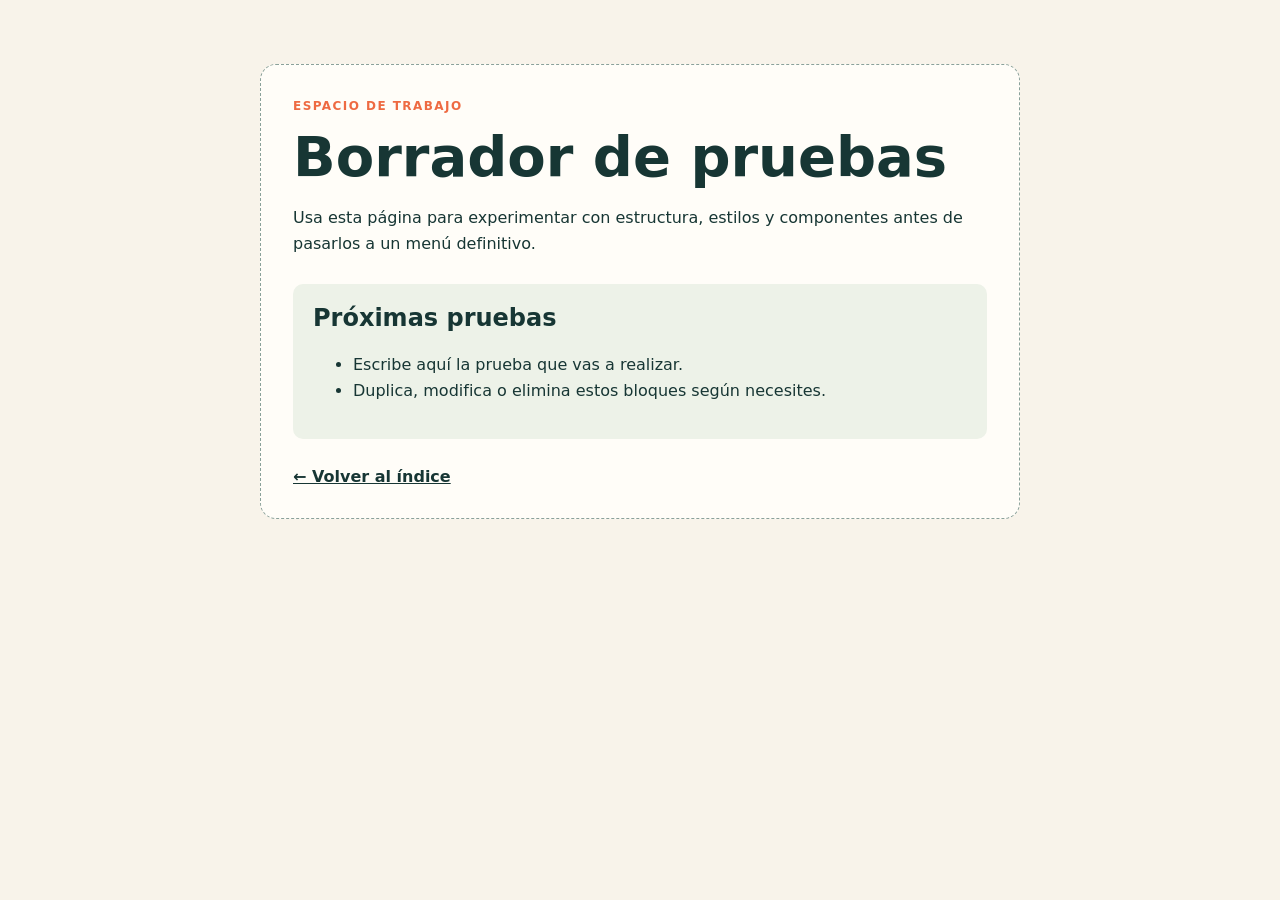
==== apps/borrador/index.html @ 0ab584d3 "Borrador creado y landing limpio" ====
<!doctype html>
<html lang="es-MX">
<head>
  <meta charset="UTF-8">
  <meta name="viewport" content="width=device-width, initial-scale=1.0">
  <meta name="robots" content="noindex, nofollow">
  <title>Borrador de pruebas | Mesa Digital</title>
  <link rel="stylesheet" href="styles.css">
</head>
<body>
  <main>
    <p class="label">ESPACIO DE TRABAJO</p>
    <h1>Borrador de pruebas</h1>
    <p>Usa esta página para experimentar con estructura, estilos y componentes antes de pasarlos a un menú definitivo.</p>
    <section aria-labelledby="pendiente-title">
      <h2 id="pendiente-title">Próximas pruebas</h2>
      <ul>
        <li>Escribe aquí la prueba que vas a realizar.</li>
        <li>Duplica, modifica o elimina estos bloques según necesites.</li>
      </ul>
    </section>
    <a href="../landing/">← Volver al índice</a>
  </main>
</body>
</html>
---- apps/borrador/styles.css ----
:root { color-scheme: light; font-family: system-ui, sans-serif; color: #173634; background: #f8f3ea; }
* { box-sizing: border-box; }
body { margin: 0; }
main { width: min(100% - 40px, 760px); margin: 64px auto; padding: 32px; border: 1px dashed #8aa19a; border-radius: 16px; background: #fffdf8; }
.label { margin: 0 0 8px; color: #ee6a42; font-size: .75rem; font-weight: 700; letter-spacing: .12em; }
h1 { margin: 0; font-size: clamp(2rem, 8vw, 3.5rem); }
p, li { line-height: 1.6; }
section { margin: 28px 0; padding: 20px; border-radius: 10px; background: #edf2e8; }
h2 { margin-top: 0; }
a { color: #173634; font-weight: 700; }
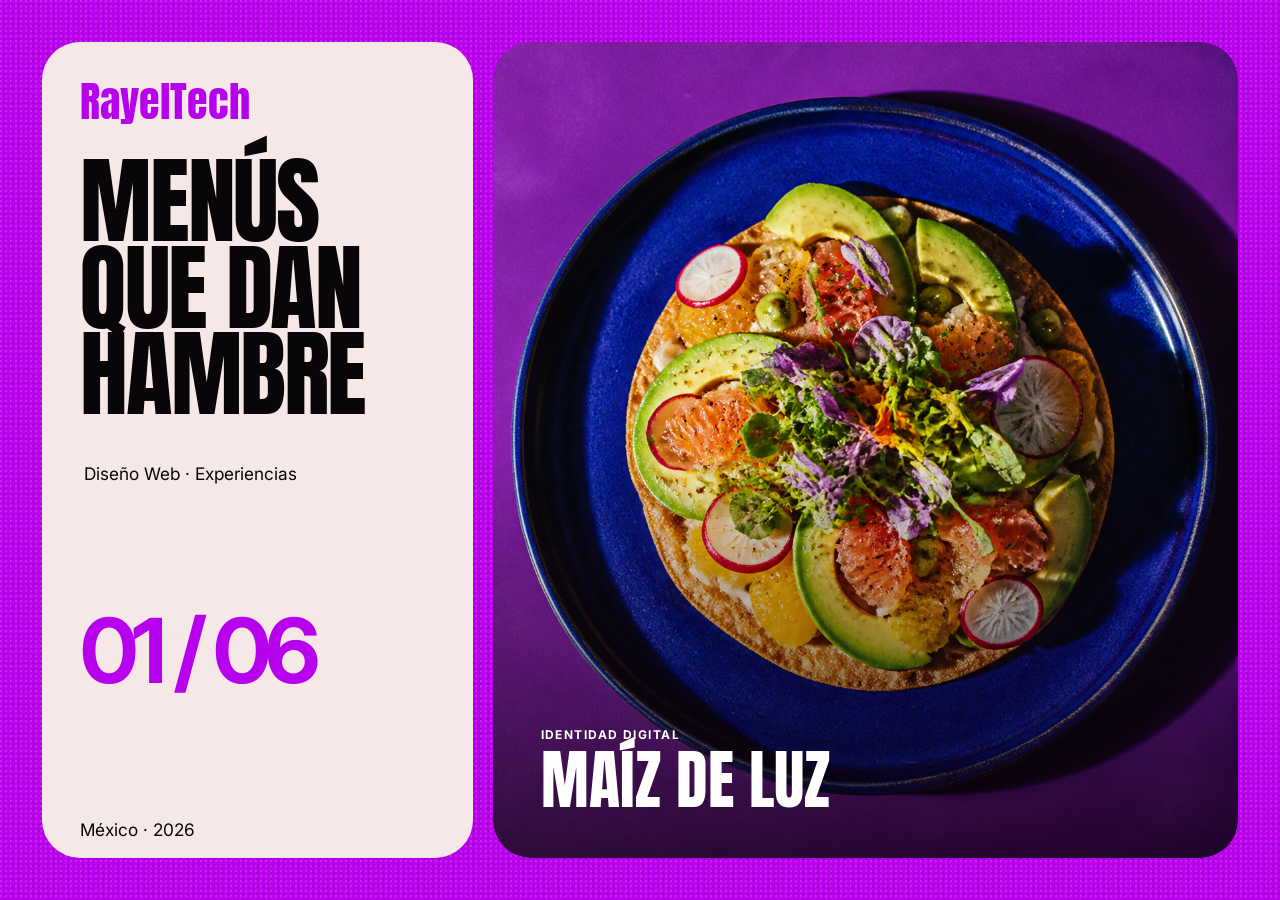
==== commit 6579ef5b: "Estilo nuevopara pagina de pruebas" ====
--- a/apps/borrador/index.html
+++ b/apps/borrador/index.html
@@ -4,22 +4,31 @@
   <meta charset="UTF-8">
   <meta name="viewport" content="width=device-width, initial-scale=1.0">
   <meta name="robots" content="noindex, nofollow">
-  <title>Borrador de pruebas | Mesa Digital</title>
+  <meta name="description" content="Portafolio experimental de experiencias digitales para restaurantes.">
+  <title>RayelTech — Menús que dan hambre</title>
+  <link rel="preconnect" href="https://fonts.googleapis.com">
+  <link rel="preconnect" href="https://fonts.gstatic.com" crossorigin>
+  <link href="https://fonts.googleapis.com/css2?family=Anton&family=Inter:wght@400;600;700&display=swap" rel="stylesheet">
   <link rel="stylesheet" href="styles.css">
+  <script src="script.js" defer></script>
 </head>
 <body>
-  <main>
-    <p class="label">ESPACIO DE TRABAJO</p>
-    <h1>Borrador de pruebas</h1>
-    <p>Usa esta página para experimentar con estructura, estilos y componentes antes de pasarlos a un menú definitivo.</p>
-    <section aria-labelledby="pendiente-title">
-      <h2 id="pendiente-title">Próximas pruebas</h2>
-      <ul>
-        <li>Escribe aquí la prueba que vas a realizar.</li>
-        <li>Duplica, modifica o elimina estos bloques según necesites.</li>
-      </ul>
+  <main class="portfolio-shell">
+    <aside class="intro-panel" aria-label="Presentación de RayelTech">
+      <a class="brand" href="../landing/" aria-label="RayelTech, volver al inicio">RayelTech</a>
+      <h1>Menús<br>que dan<br>hambre</h1>
+      <p class="discipline">Diseño Web · Experiencias</p>
+      <p class="counter" aria-live="polite"><span id="current-card">01</span><span aria-hidden="true"> / </span><span class="sr-only">de</span><span>06</span></p>
+      <p class="location">México · 2026</p>
+    </aside>
+    <section class="work-feed" id="work-feed" aria-label="Selección de proyectos" tabindex="0">
+      <article class="project-card is-active" data-index="1"><img src="assets/tostada-editorial.png" alt="Tostada contemporánea servida sobre un plato azul"><div class="project-copy"><p>Identidad digital</p><h2>Maíz de luz</h2></div></article>
+      <article class="project-card" data-index="2"><img src="assets/ravioli-editorial.png" alt="Ravioles de betabel sobre plato rojo"><div class="project-copy"><p>Menú inmersivo</p><h2>Rojo vivo</h2></div></article>
+      <article class="project-card" data-index="3"><img src="assets/sesamo-editorial.png" alt="Postre de sésamo negro y mango"><div class="project-copy"><p>Dirección de arte</p><h2>Noche mango</h2></div></article>
+      <article class="project-card" data-index="4"><img src="assets/pulpo-editorial.png" alt="Pulpo asado con cítricos y hierbas"><div class="project-copy"><p>Experiencia editorial</p><h2>Mar eléctrico</h2></div></article>
+      <article class="project-card" data-index="5"><img src="assets/pastel-editorial.png" alt="Pastel de chocolate y frambuesa"><div class="project-copy"><p>Carta de postres</p><h2>Rosa cacao</h2></div></article>
+      <article class="project-card" data-index="6"><img src="assets/mezcal-editorial.png" alt="Cóctel de mezcal e hibisco con hielo"><div class="project-copy"><p>Menú de autor</p><h2>Turquesa</h2></div></article>
     </section>
-    <a href="../landing/">← Volver al índice</a>
   </main>
 </body>
 </html>
--- a/apps/borrador/styles.css
+++ b/apps/borrador/styles.css
@@ -1,10 +1,257 @@
-:root { color-scheme: light; font-family: system-ui, sans-serif; color: #173634; background: #f8f3ea; }
-* { box-sizing: border-box; }
-body { margin: 0; }
-main { width: min(100% - 40px, 760px); margin: 64px auto; padding: 32px; border: 1px dashed #8aa19a; border-radius: 16px; background: #fffdf8; }
-.label { margin: 0 0 8px; color: #ee6a42; font-size: .75rem; font-weight: 700; letter-spacing: .12em; }
-h1 { margin: 0; font-size: clamp(2rem, 8vw, 3.5rem); }
-p, li { line-height: 1.6; }
-section { margin: 28px 0; padding: 20px; border-radius: 10px; background: #edf2e8; }
-h2 { margin-top: 0; }
-a { color: #173634; font-weight: 700; }
+:root {
+  color-scheme: light;
+  font-family: "Inter", Arial, sans-serif;
+  color: #090609;
+  background: #be00f4;
+  --purple: #b700ed;
+  --cream: #f5e8e6;
+}
+
+* {
+  box-sizing: border-box;
+}
+
+html, body {
+  margin: 0;
+  height: 100%;
+  overflow: hidden;
+}
+
+body {
+  background-color: #ba00ed;
+  background-image: radial-gradient(circle at 15% 25%, rgba(255, 255, 255, .16) 0 1px, transparent 1.5px), radial-gradient(circle at 73% 68%, rgba(55, 0, 91, .2) 0 1px, transparent 1.7px);
+  background-size: 5px 5px, 7px 7px;
+}
+
+.portfolio-shell {
+  display: grid;
+  grid-template-columns: minmax(330px, 36%) minmax(0, 1fr);
+  gap: 20px;
+  height: 100dvh;
+  padding: clamp(16px, 3.4vw, 42px);
+}
+
+.intro-panel {
+  display: flex;
+  flex-direction: column;
+  min-height: 0;
+  padding: clamp(28px, 3vw, 38px) clamp(30px, 3vw, 42px) 18px;
+  border-radius: 38px;
+  background: var(--cream);
+}
+
+.brand {
+  align-self: flex-start;
+  color: var(--purple);
+  font-family: "Anton", Impact, sans-serif;
+  font-size: clamp(1.8rem, 3.4vw, 2.65rem);
+  line-height: 1;
+  text-decoration: none;
+}
+
+h1 {
+  margin: clamp(26px, 4vh, 42px) 0 0;
+  font-family: "Anton", Impact, sans-serif;
+  font-size: clamp(4rem, 7.5vw, 7.1rem);
+  font-weight: 400;
+  line-height: .9;
+  letter-spacing: -.025em;
+  text-transform: uppercase;
+}
+
+.discipline {
+  margin: clamp(34px, 5vh, 52px) 4px 0;
+  font-size: clamp(.95rem, 1.35vw, 1.18rem);
+}
+
+.counter {
+  margin: auto 0;
+  color: var(--purple);
+  font-size: clamp(4.2rem, 7vw, 7.1rem);
+  font-weight: 700;
+  letter-spacing: -.07em;
+  line-height: 1;
+  white-space: nowrap;
+}
+
+.location {
+  margin: 0;
+  font-size: clamp(.95rem, 1.35vw, 1.12rem);
+}
+
+.work-feed {
+  height: 100%;
+  min-height: 0;
+  overflow-y: auto;
+  overscroll-behavior: contain;
+  scroll-snap-type: y mandatory;
+  scrollbar-width: none;
+  border-radius: 38px;
+  outline: none;
+}
+
+.work-feed::-webkit-scrollbar {
+  display: none;
+}
+
+.project-card {
+  position: relative;
+  height: 100%;
+  min-height: 100%;
+  overflow: hidden;
+  border-radius: 38px;
+  scroll-snap-align: start;
+  scroll-snap-stop: always;
+  background: #a800da;
+}
+
+.project-card+.project-card {
+  margin-top: 20px;
+}
+
+.project-card img {
+  width: 100%;
+  height: 100%;
+  display: block;
+  object-fit: cover;
+  transform: scale(1.015);
+  transition: transform .8s cubic-bezier(.2, .7, .2, 1);
+}
+
+.project-card.is-active img {
+  transform: scale(1);
+}
+
+.project-card::after {
+  content: "";
+  position: absolute;
+  inset: 50% 0 0;
+  background: linear-gradient(transparent, rgba(12, 0, 14, .72));
+  pointer-events: none;
+}
+
+.project-copy {
+  position: absolute;
+  z-index: 1;
+  left: clamp(24px, 4vw, 48px);
+  right: 28px;
+  bottom: clamp(24px, 4vw, 46px);
+  color: #fff;
+}
+
+.project-copy p {
+  margin: 0 0 6px;
+  font-size: .75rem;
+  font-weight: 700;
+  letter-spacing: .12em;
+  text-transform: uppercase;
+}
+
+.project-copy h2 {
+  margin: 0;
+  font-family: "Anton", Impact, sans-serif;
+  font-size: clamp(2.8rem, 5vw, 5rem);
+  font-weight: 400;
+  line-height: 1;
+  text-transform: uppercase;
+}
+
+.sr-only {
+  position: absolute;
+  width: 1px;
+  height: 1px;
+  padding: 0;
+  margin: -1px;
+  overflow: hidden;
+  clip: rect(0, 0, 0, 0);
+  white-space: nowrap;
+  border: 0;
+}
+
+@media (max-width: 720px) {
+  html, body {
+    overflow: hidden;
+  }
+
+  .portfolio-shell {
+    display: grid;
+    grid-template-columns: minmax(0, 1fr);
+    grid-template-rows: auto minmax(0, 1fr);
+    gap: 12px;
+    height: 100dvh;
+    min-height: 0;
+    padding: 12px;
+  }
+
+  .intro-panel {
+    position: relative;
+    z-index: 5;
+    display: grid;
+    grid-template-columns: 1fr auto;
+    align-items: end;
+    gap: 6px 14px;
+    min-height: 0;
+    padding: 18px 20px;
+    border-radius: 26px;
+    box-shadow: 0 10px 34px rgba(63, 0, 83, .18);
+  }
+
+  .brand {
+    grid-column: 1;
+    font-size: 1.7rem;
+  }
+
+  h1 {
+    grid-column: 1;
+    margin: 8px 0 0;
+    font-size: clamp(2.55rem, 12.5vw, 4rem);
+    line-height: .88;
+  }
+
+  .discipline, .location {
+    display: none;
+  }
+
+  .counter {
+    grid-column: 2;
+    grid-row: 1 / span 2;
+    align-self: end;
+    margin: 0;
+    padding-bottom: 2px;
+    font-size: clamp(2rem, 10vw, 3.2rem);
+  }
+
+  .work-feed {
+    height: 100%;
+    min-height: 0;
+    margin-top: 0;
+    border-radius: 26px;
+  }
+
+  .project-card {
+    border-radius: 26px;
+  }
+
+  .project-card+.project-card {
+    margin-top: 12px;
+  }
+
+  .project-copy {
+    left: 22px;
+    bottom: 24px;
+  }
+
+  .project-copy h2 {
+    font-size: clamp(2.8rem, 14vw, 4.25rem);
+  }
+}
+
+@media (prefers-reduced-motion: reduce) {
+  .project-card img {
+    transition: none;
+  }
+
+  .work-feed {
+    scroll-behavior: auto;
+  }
+}
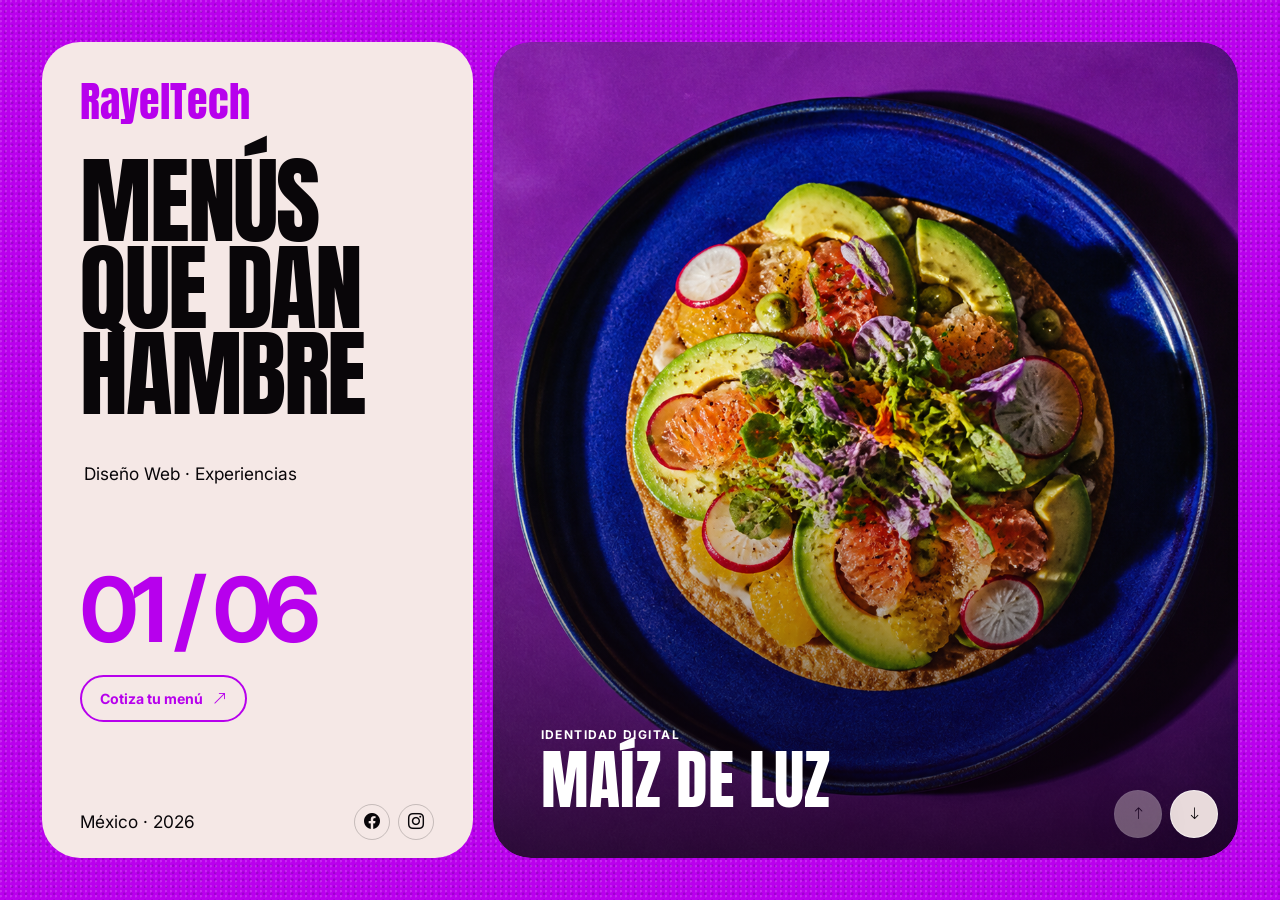
==== commit cb73ddc7: "Mejoras en el UI para la nevagacion" ====
--- a/apps/borrador/index.html
+++ b/apps/borrador/index.html
@@ -9,6 +9,7 @@
   <link rel="preconnect" href="https://fonts.googleapis.com">
   <link rel="preconnect" href="https://fonts.gstatic.com" crossorigin>
   <link href="https://fonts.googleapis.com/css2?family=Anton&family=Inter:wght@400;600;700&display=swap" rel="stylesheet">
+  <link rel="stylesheet" href="https://cdn.jsdelivr.net/npm/bootstrap-icons@1.11.3/font/bootstrap-icons.min.css">
   <link rel="stylesheet" href="styles.css">
   <script src="script.js" defer></script>
 </head>
@@ -18,17 +19,31 @@
       <a class="brand" href="../landing/" aria-label="RayelTech, volver al inicio">RayelTech</a>
       <h1>Menús<br>que dan<br>hambre</h1>
       <p class="discipline">Diseño Web · Experiencias</p>
-      <p class="counter" aria-live="polite"><span id="current-card">01</span><span aria-hidden="true"> / </span><span class="sr-only">de</span><span>06</span></p>
-      <p class="location">México · 2026</p>
+      <div class="counter-block">
+        <p class="counter" aria-live="polite"><span id="current-card">01</span><span aria-hidden="true"> / </span><span class="sr-only">de</span><span>06</span></p>
+        <a class="quote-button" href="../landing/">Cotiza tu menú <i class="bi bi-arrow-up-right" aria-hidden="true"></i></a>
+      </div>
+      <footer class="intro-footer">
+        <p class="location">México · 2026</p>
+        <nav class="social-links" aria-label="Redes sociales">
+          <a href="https://www.facebook.com/" target="_blank" rel="noopener noreferrer" aria-label="Facebook"><i class="bi bi-facebook" aria-hidden="true"></i></a>
+          <a href="https://www.instagram.com/" target="_blank" rel="noopener noreferrer" aria-label="Instagram"><i class="bi bi-instagram" aria-hidden="true"></i></a>
+        </nav>
+      </footer>
     </aside>
     <section class="work-feed" id="work-feed" aria-label="Selección de proyectos" tabindex="0">
-      <article class="project-card is-active" data-index="1"><img src="assets/tostada-editorial.png" alt="Tostada contemporánea servida sobre un plato azul"><div class="project-copy"><p>Identidad digital</p><h2>Maíz de luz</h2></div></article>
-      <article class="project-card" data-index="2"><img src="assets/ravioli-editorial.png" alt="Ravioles de betabel sobre plato rojo"><div class="project-copy"><p>Menú inmersivo</p><h2>Rojo vivo</h2></div></article>
-      <article class="project-card" data-index="3"><img src="assets/sesamo-editorial.png" alt="Postre de sésamo negro y mango"><div class="project-copy"><p>Dirección de arte</p><h2>Noche mango</h2></div></article>
-      <article class="project-card" data-index="4"><img src="assets/pulpo-editorial.png" alt="Pulpo asado con cítricos y hierbas"><div class="project-copy"><p>Experiencia editorial</p><h2>Mar eléctrico</h2></div></article>
-      <article class="project-card" data-index="5"><img src="assets/pastel-editorial.png" alt="Pastel de chocolate y frambuesa"><div class="project-copy"><p>Carta de postres</p><h2>Rosa cacao</h2></div></article>
-      <article class="project-card" data-index="6"><img src="assets/mezcal-editorial.png" alt="Cóctel de mezcal e hibisco con hielo"><div class="project-copy"><p>Menú de autor</p><h2>Turquesa</h2></div></article>
+      <a class="project-card is-active" data-index="1" href="../landing/"><img src="assets/tostada-editorial.png" alt="Tostada contemporánea servida sobre un plato azul"><div class="project-copy"><p>Identidad digital</p><h2>Maíz de luz</h2></div></a>
+      <a class="project-card" data-index="2" href="../landing/"><img src="assets/ravioli-editorial.png" alt="Ravioles de betabel sobre plato rojo"><div class="project-copy"><p>Menú inmersivo</p><h2>Rojo vivo</h2></div></a>
+      <a class="project-card" data-index="3" href="../landing/"><img src="assets/sesamo-editorial.png" alt="Postre de sésamo negro y mango"><div class="project-copy"><p>Dirección de arte</p><h2>Noche mango</h2></div></a>
+      <a class="project-card" data-index="4" href="../landing/"><img src="assets/pulpo-editorial.png" alt="Pulpo asado con cítricos y hierbas"><div class="project-copy"><p>Experiencia editorial</p><h2>Mar eléctrico</h2></div></a>
+      <a class="project-card" data-index="5" href="../landing/"><img src="assets/pastel-editorial.png" alt="Pastel de chocolate y frambuesa"><div class="project-copy"><p>Carta de postres</p><h2>Rosa cacao</h2></div></a>
+      <a class="project-card" data-index="6" href="../landing/"><img src="assets/mezcal-editorial.png" alt="Cóctel de mezcal e hibisco con hielo"><div class="project-copy"><p>Menú de autor</p><h2>Turquesa</h2></div></a>
     </section>
+    <div class="feed-controls" aria-label="Navegar por proyectos">
+      <button class="feed-control" id="previous-card" type="button" aria-label="Proyecto anterior"><i class="bi bi-arrow-up" aria-hidden="true"></i></button>
+      <button class="feed-control" id="next-card" type="button" aria-label="Proyecto siguiente"><i class="bi bi-arrow-down" aria-hidden="true"></i></button>
+    </div>
+    <span class="cursor-message" id="cursor-message" aria-hidden="true">Conoce más <i class="bi bi-arrow-up-right"></i></span>
   </main>
 </body>
 </html>
--- a/apps/borrador/styles.css
+++ b/apps/borrador/styles.css
@@ -24,6 +24,7 @@
 }
 
 .portfolio-shell {
+  position: relative;
   display: grid;
   grid-template-columns: minmax(330px, 36%) minmax(0, 1fr);
   gap: 20px;
@@ -64,8 +65,12 @@
   font-size: clamp(.95rem, 1.35vw, 1.18rem);
 }
 
+.counter-block {
+  margin: auto 0;
+}
+
 .counter {
-  margin: auto 0;
+  margin: 0;
   color: var(--purple);
   font-size: clamp(4.2rem, 7vw, 7.1rem);
   font-weight: 700;
@@ -73,6 +78,42 @@
   line-height: 1;
   white-space: nowrap;
 }
+
+.quote-button {
+  display: inline-flex;
+  align-items: center;
+  gap: 10px;
+  margin-top: 20px;
+  padding: 13px 18px;
+  border: 2px solid var(--purple);
+  border-radius: 999px;
+  color: var(--purple);
+  font-size: .88rem;
+  font-weight: 700;
+  text-decoration: none;
+  transition: color .2s ease, background-color .2s ease, transform .2s ease;
+}
+
+.quote-button:hover, .quote-button:focus-visible {
+  color: #fff;
+  background: var(--purple);
+  transform: translateY(-2px);
+}
+
+.intro-footer { display: flex; align-items: center; justify-content: space-between; gap: 18px; }
+.social-links { display: flex; gap: 8px; }
+.social-links a {
+  display: grid;
+  width: 36px;
+  height: 36px;
+  place-items: center;
+  border: 1px solid rgba(9, 6, 9, .2);
+  border-radius: 50%;
+  color: var(--ink, #090609);
+  text-decoration: none;
+  transition: color .2s ease, background-color .2s ease, border-color .2s ease;
+}
+.social-links a:hover, .social-links a:focus-visible { color: #fff; border-color: var(--purple); background: var(--purple); }
 
 .location {
   margin: 0;
@@ -95,6 +136,7 @@
 }
 
 .project-card {
+  display: block;
   position: relative;
   height: 100%;
   min-height: 100%;
@@ -103,7 +145,56 @@
   scroll-snap-align: start;
   scroll-snap-stop: always;
   background: #a800da;
-}
+  color: inherit;
+  cursor: pointer;
+  text-decoration: none;
+}
+
+.feed-controls {
+  position: absolute;
+  z-index: 4;
+  right: calc(clamp(16px, 3.4vw, 42px) + 20px);
+  bottom: calc(clamp(16px, 3.4vw, 42px) + 20px);
+  display: flex;
+  gap: 8px;
+}
+
+.feed-control {
+  display: grid;
+  width: 48px;
+  height: 48px;
+  place-items: center;
+  border: 1px solid rgba(255, 255, 255, .6);
+  border-radius: 50%;
+  color: #090609;
+  background: rgba(245, 232, 230, .94);
+  box-shadow: 0 8px 24px rgba(20, 0, 28, .22);
+  cursor: pointer;
+  transition: transform .2s ease, background-color .2s ease, opacity .2s ease;
+}
+.feed-control:hover, .feed-control:focus-visible { background: #fff; transform: translateY(-2px); }
+.feed-control:disabled { opacity: .38; cursor: not-allowed; transform: none; }
+
+.cursor-message {
+  position: fixed;
+  z-index: 10;
+  left: 0;
+  top: 0;
+  display: inline-flex;
+  align-items: center;
+  gap: 7px;
+  padding: 10px 14px;
+  border-radius: 999px;
+  color: #fff;
+  background: #090609;
+  font-size: .76rem;
+  font-weight: 700;
+  pointer-events: none;
+  opacity: 0;
+  transform: translate(18px, 18px) scale(.9);
+  transition: opacity .15s ease, transform .15s ease;
+}
+.cursor-message.is-visible { opacity: 1; transform: translate(18px, 18px) scale(1); }
 
 .project-card+.project-card {
   margin-top: 20px;
@@ -213,13 +304,15 @@
   }
 
   .counter {
-    grid-column: 2;
-    grid-row: 1 / span 2;
-    align-self: end;
     margin: 0;
-    padding-bottom: 2px;
     font-size: clamp(2rem, 10vw, 3.2rem);
   }
+
+  .counter-block { grid-column: 2; grid-row: 1 / span 2; align-self: end; margin: 0; text-align: right; }
+  .quote-button { margin-top: 8px; padding: 8px 11px; font-size: .68rem; }
+  .intro-footer { grid-column: 1 / -1; margin-top: 6px; }
+  .location { display: block; font-size: .75rem; }
+  .social-links a { width: 30px; height: 30px; font-size: .8rem; }
 
   .work-feed {
     height: 100%;
@@ -244,6 +337,10 @@
   .project-copy h2 {
     font-size: clamp(2.8rem, 14vw, 4.25rem);
   }
+
+  .feed-controls { right: 24px; bottom: 24px; }
+  .feed-control { width: 44px; height: 44px; }
+  .cursor-message { display: none; }
 }
 
 @media (prefers-reduced-motion: reduce) {
@@ -254,4 +351,4 @@
   .work-feed {
     scroll-behavior: auto;
   }
-}+}
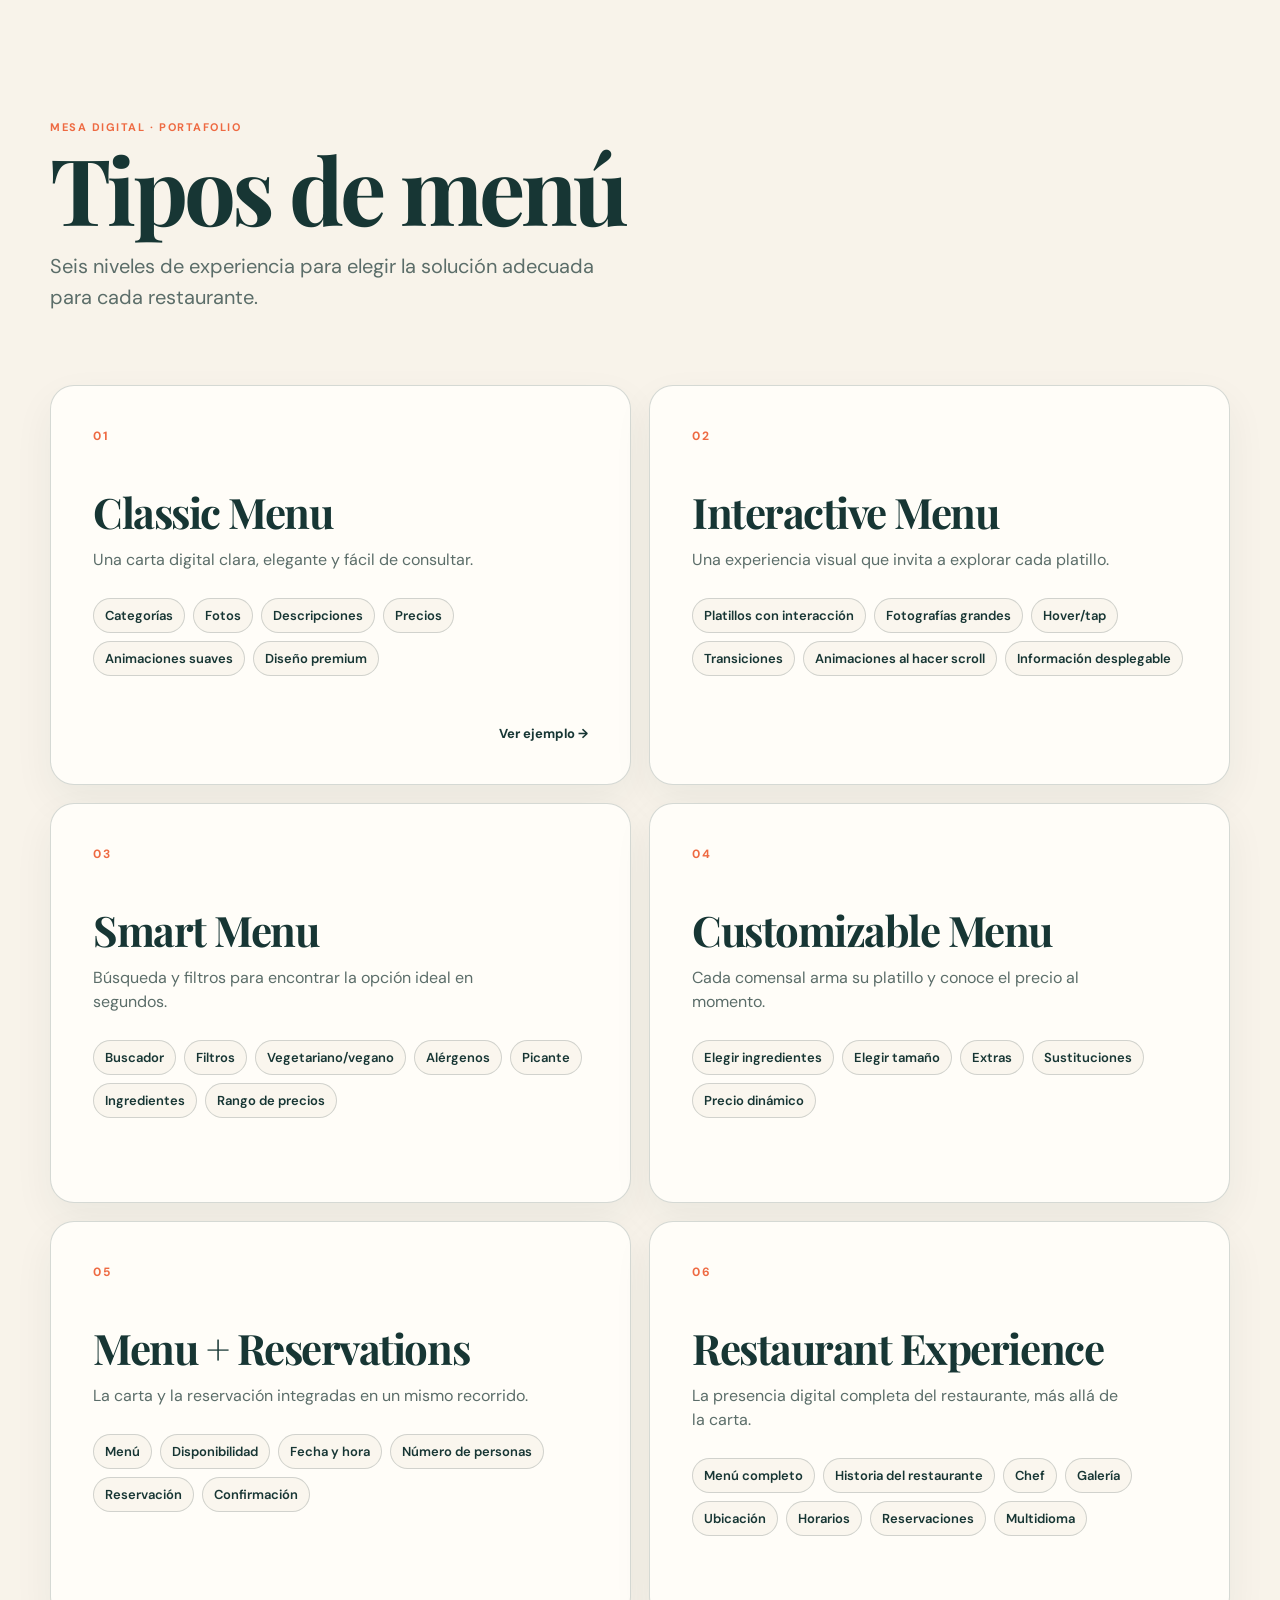
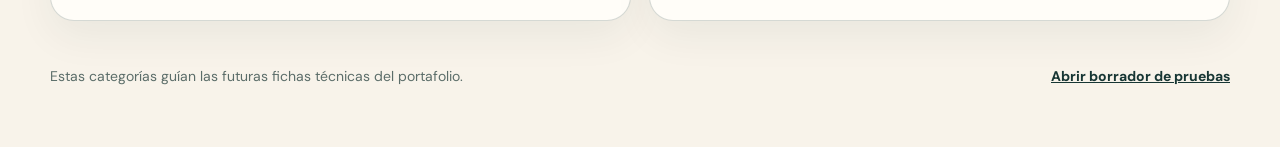
==== commit a4342e9f: "Landing y menu clasico" ====
--- a/apps/borrador/index.html
+++ b/apps/borrador/index.html
@@ -4,46 +4,65 @@
   <meta charset="UTF-8">
   <meta name="viewport" content="width=device-width, initial-scale=1.0">
   <meta name="robots" content="noindex, nofollow">
-  <meta name="description" content="Portafolio experimental de experiencias digitales para restaurantes.">
-  <title>RayelTech — Menús que dan hambre</title>
+  <meta name="description" content="Seis soluciones de menús digitales para restaurantes: desde cartas clásicas hasta experiencias completas con reservaciones.">
+  <title>Tipos de menús digitales | Mesa Digital</title>
   <link rel="preconnect" href="https://fonts.googleapis.com">
   <link rel="preconnect" href="https://fonts.gstatic.com" crossorigin>
-  <link href="https://fonts.googleapis.com/css2?family=Anton&family=Inter:wght@400;600;700&display=swap" rel="stylesheet">
-  <link rel="stylesheet" href="https://cdn.jsdelivr.net/npm/bootstrap-icons@1.11.3/font/bootstrap-icons.min.css">
+  <link href="https://fonts.googleapis.com/css2?family=DM+Sans:wght@400;500;600;700&family=Playfair+Display:wght@600;700&display=swap" rel="stylesheet">
   <link rel="stylesheet" href="styles.css">
-  <script src="script.js" defer></script>
 </head>
 <body>
-  <main class="portfolio-shell">
-    <aside class="intro-panel" aria-label="Presentación de RayelTech">
-      <a class="brand" href="../landing/" aria-label="RayelTech, volver al inicio">RayelTech</a>
-      <h1>Menús<br>que dan<br>hambre</h1>
-      <p class="discipline">Diseño Web · Experiencias</p>
-      <div class="counter-block">
-        <p class="counter" aria-live="polite"><span id="current-card">01</span><span aria-hidden="true"> / </span><span class="sr-only">de</span><span>06</span></p>
-        <a class="quote-button" href="../landing/">Cotiza tu menú <i class="bi bi-arrow-up-right" aria-hidden="true"></i></a>
-      </div>
-      <footer class="intro-footer">
-        <p class="location">México · 2026</p>
-        <nav class="social-links" aria-label="Redes sociales">
-          <a href="https://www.facebook.com/" target="_blank" rel="noopener noreferrer" aria-label="Facebook"><i class="bi bi-facebook" aria-hidden="true"></i></a>
-          <a href="https://www.instagram.com/" target="_blank" rel="noopener noreferrer" aria-label="Instagram"><i class="bi bi-instagram" aria-hidden="true"></i></a>
-        </nav>
-      </footer>
-    </aside>
-    <section class="work-feed" id="work-feed" aria-label="Selección de proyectos" tabindex="0">
-      <a class="project-card is-active" data-index="1" href="../landing/"><img src="assets/tostada-editorial.png" alt="Tostada contemporánea servida sobre un plato azul"><div class="project-copy"><p>Identidad digital</p><h2>Maíz de luz</h2></div></a>
-      <a class="project-card" data-index="2" href="../landing/"><img src="assets/ravioli-editorial.png" alt="Ravioles de betabel sobre plato rojo"><div class="project-copy"><p>Menú inmersivo</p><h2>Rojo vivo</h2></div></a>
-      <a class="project-card" data-index="3" href="../landing/"><img src="assets/sesamo-editorial.png" alt="Postre de sésamo negro y mango"><div class="project-copy"><p>Dirección de arte</p><h2>Noche mango</h2></div></a>
-      <a class="project-card" data-index="4" href="../landing/"><img src="assets/pulpo-editorial.png" alt="Pulpo asado con cítricos y hierbas"><div class="project-copy"><p>Experiencia editorial</p><h2>Mar eléctrico</h2></div></a>
-      <a class="project-card" data-index="5" href="../landing/"><img src="assets/pastel-editorial.png" alt="Pastel de chocolate y frambuesa"><div class="project-copy"><p>Carta de postres</p><h2>Rosa cacao</h2></div></a>
-      <a class="project-card" data-index="6" href="../landing/"><img src="assets/mezcal-editorial.png" alt="Cóctel de mezcal e hibisco con hielo"><div class="project-copy"><p>Menú de autor</p><h2>Turquesa</h2></div></a>
+  <main class="menu-hub">
+    <header class="menu-header">
+      <p class="eyebrow">MESA DIGITAL · PORTAFOLIO</p>
+      <h1 id="menu-title">Tipos de menú</h1>
+      <p class="intro">Seis niveles de experiencia para elegir la solución adecuada para cada restaurante.</p>
+    </header>
+
+    <section class="menu-grid" aria-labelledby="menu-title">
+      <article class="menu-card">
+        <p class="menu-number" aria-hidden="true">01</p>
+        <h2>Classic Menu</h2>
+        <p class="menu-summary">Una carta digital clara, elegante y fácil de consultar.</p>
+        <ul><li>Categorías</li><li>Fotos</li><li>Descripciones</li><li>Precios</li><li>Animaciones suaves</li><li>Diseño premium</li></ul>
+        <a class="card-link" href="../classic/">Ver ejemplo <span aria-hidden="true">→</span></a>
+      </article>
+      <article class="menu-card">
+        <p class="menu-number" aria-hidden="true">02</p>
+        <h2>Interactive Menu</h2>
+        <p class="menu-summary">Una experiencia visual que invita a explorar cada platillo.</p>
+        <ul><li>Platillos con interacción</li><li>Fotografías grandes</li><li>Hover/tap</li><li>Transiciones</li><li>Animaciones al hacer scroll</li><li>Información desplegable</li></ul>
+      </article>
+      <article class="menu-card">
+        <p class="menu-number" aria-hidden="true">03</p>
+        <h2>Smart Menu</h2>
+        <p class="menu-summary">Búsqueda y filtros para encontrar la opción ideal en segundos.</p>
+        <ul><li>Buscador</li><li>Filtros</li><li>Vegetariano/vegano</li><li>Alérgenos</li><li>Picante</li><li>Ingredientes</li><li>Rango de precios</li></ul>
+      </article>
+      <article class="menu-card">
+        <p class="menu-number" aria-hidden="true">04</p>
+        <h2>Customizable Menu</h2>
+        <p class="menu-summary">Cada comensal arma su platillo y conoce el precio al momento.</p>
+        <ul><li>Elegir ingredientes</li><li>Elegir tamaño</li><li>Extras</li><li>Sustituciones</li><li>Precio dinámico</li></ul>
+      </article>
+      <article class="menu-card">
+        <p class="menu-number" aria-hidden="true">05</p>
+        <h2>Menu + Reservations</h2>
+        <p class="menu-summary">La carta y la reservación integradas en un mismo recorrido.</p>
+        <ul><li>Menú</li><li>Disponibilidad</li><li>Fecha y hora</li><li>Número de personas</li><li>Reservación</li><li>Confirmación</li></ul>
+      </article>
+      <article class="menu-card">
+        <p class="menu-number" aria-hidden="true">06</p>
+        <h2>Restaurant Experience</h2>
+        <p class="menu-summary">La presencia digital completa del restaurante, más allá de la carta.</p>
+        <ul><li>Menú completo</li><li>Historia del restaurante</li><li>Chef</li><li>Galería</li><li>Ubicación</li><li>Horarios</li><li>Reservaciones</li><li>Multidioma</li></ul>
+      </article>
     </section>
-    <div class="feed-controls" aria-label="Navegar por proyectos">
-      <button class="feed-control" id="previous-card" type="button" aria-label="Proyecto anterior"><i class="bi bi-arrow-up" aria-hidden="true"></i></button>
-      <button class="feed-control" id="next-card" type="button" aria-label="Proyecto siguiente"><i class="bi bi-arrow-down" aria-hidden="true"></i></button>
-    </div>
-    <span class="cursor-message" id="cursor-message" aria-hidden="true">Conoce más <i class="bi bi-arrow-up-right"></i></span>
+
+    <footer class="menu-footer">
+      <p>Estas categorías guían las futuras fichas técnicas del portafolio.</p>
+      <a class="draft-link" href="../borrador/">Abrir borrador de pruebas</a>
+    </footer>
   </main>
 </body>
 </html>
--- a/apps/borrador/styles.css
+++ b/apps/borrador/styles.css
@@ -1,354 +1,155 @@
 :root {
-  color-scheme: light;
-  font-family: "Inter", Arial, sans-serif;
-  color: #090609;
-  background: #be00f4;
-  --purple: #b700ed;
-  --cream: #f5e8e6;
+  --ink: #173634;
+  --cream: #f8f3ea;
+  --orange: #ee6a42;
+  --line: rgba(23, 54, 52, .18);
 }
 
-* {
-  box-sizing: border-box;
+* { box-sizing: border-box; }
+
+body {
+  min-width: 320px;
+  min-height: 100vh;
+  margin: 0;
+  color: var(--ink);
+  background: var(--cream);
+  font-family: "DM Sans", sans-serif;
 }
 
-html, body {
-  margin: 0;
-  height: 100%;
-  overflow: hidden;
+.menu-hub {
+  width: min(1180px, calc(100% - 40px));
+  margin: 0 auto;
+  padding: clamp(64px, 10vw, 120px) 0 48px;
 }
 
-body {
-  background-color: #ba00ed;
-  background-image: radial-gradient(circle at 15% 25%, rgba(255, 255, 255, .16) 0 1px, transparent 1.5px), radial-gradient(circle at 73% 68%, rgba(55, 0, 91, .2) 0 1px, transparent 1.7px);
-  background-size: 5px 5px, 7px 7px;
+.menu-header {
+  max-width: 720px;
+  margin-bottom: clamp(40px, 7vw, 72px);
 }
 
-.portfolio-shell {
-  position: relative;
-  display: grid;
-  grid-template-columns: minmax(330px, 36%) minmax(0, 1fr);
-  gap: 20px;
-  height: 100dvh;
-  padding: clamp(16px, 3.4vw, 42px);
+.eyebrow {
+  margin: 0 0 10px;
+  color: var(--orange);
+  font-size: 11px;
+  font-weight: 700;
+  letter-spacing: .14em;
 }
 
-.intro-panel {
-  display: flex;
-  flex-direction: column;
-  min-height: 0;
-  padding: clamp(28px, 3vw, 38px) clamp(30px, 3vw, 42px) 18px;
-  border-radius: 38px;
-  background: var(--cream);
+h1 {
+  margin: 0;
+  font: 700 clamp(48px, 9vw, 92px)/.95 "Playfair Display", serif;
+  letter-spacing: -.04em;
 }
 
-.brand {
-  align-self: flex-start;
-  color: var(--purple);
-  font-family: "Anton", Impact, sans-serif;
-  font-size: clamp(1.8rem, 3.4vw, 2.65rem);
-  line-height: 1;
+.intro {
+  max-width: 590px;
+  margin: 20px 0 0;
+  color: #5b6d69;
+  font-size: clamp(17px, 2vw, 20px);
+  line-height: 1.55;
+}
+
+.menu-grid {
+  display: grid;
+  grid-template-columns: repeat(2, minmax(0, 1fr));
+  gap: 18px;
+}
+
+.menu-card {
+  position: relative;
+  min-height: 400px;
+  padding: clamp(28px, 4vw, 42px);
+  overflow: hidden;
+  border: 1px solid var(--line);
+  border-radius: 24px;
+  background: #fffdf8;
+  box-shadow: 0 16px 40px rgba(23, 54, 52, .06);
+  transition: transform .25s ease, box-shadow .25s ease, border-color .25s ease;
+}
+
+.menu-card:hover {
+  transform: translateY(-4px);
+  border-color: rgba(238, 106, 66, .45);
+  box-shadow: 0 22px 50px rgba(23, 54, 52, .1);
+}
+
+.menu-number {
+  margin: 0 0 46px;
+  color: var(--orange);
+  font-size: 12px;
+  font-weight: 700;
+  letter-spacing: .14em;
+}
+
+.menu-card h2 {
+  max-width: 85%;
+  margin: 0;
+  font: 700 clamp(30px, 4vw, 42px)/1.05 "Playfair Display", serif;
+  letter-spacing: -.035em;
+}
+
+.menu-summary {
+  max-width: 440px;
+  margin: 14px 0 26px;
+  color: #5b6d69;
+  line-height: 1.5;
+}
+
+.menu-card ul {
+  display: flex;
+  flex-wrap: wrap;
+  gap: 8px;
+  margin: 0;
+  padding: 0;
+  list-style: none;
+}
+
+.menu-card li {
+  padding: 8px 11px;
+  border: 1px solid var(--line);
+  border-radius: 999px;
+  background: rgba(248, 243, 234, .7);
+  font-size: 13px;
+  font-weight: 600;
+}
+
+.card-link {
+  position: absolute;
+  right: clamp(28px, 4vw, 42px);
+  bottom: clamp(28px, 4vw, 42px);
+  color: var(--ink);
+  font-size: 13px;
+  font-weight: 700;
   text-decoration: none;
 }
 
-h1 {
-  margin: clamp(26px, 4vh, 42px) 0 0;
-  font-family: "Anton", Impact, sans-serif;
-  font-size: clamp(4rem, 7.5vw, 7.1rem);
-  font-weight: 400;
-  line-height: .9;
-  letter-spacing: -.025em;
-  text-transform: uppercase;
+.card-link:hover, .card-link:focus-visible { color: var(--orange); }
+
+.menu-footer {
+  display: flex;
+  align-items: center;
+  justify-content: space-between;
+  gap: 24px;
+  margin-top: 32px;
+  color: #5b6d69;
+  font-size: 14px;
 }
 
-.discipline {
-  margin: clamp(34px, 5vh, 52px) 4px 0;
-  font-size: clamp(.95rem, 1.35vw, 1.18rem);
+.draft-link {
+  flex: 0 0 auto;
+  color: var(--ink);
+  font-size: 14px;
+  font-weight: 700;
 }
 
-.counter-block {
-  margin: auto 0;
+.draft-link:hover, .draft-link:focus-visible { color: var(--orange); }
+
+@media (max-width: 720px) {
+  .menu-hub { width: min(100% - 28px, 560px); padding-top: 52px; }
+  .menu-grid { grid-template-columns: 1fr; }
+  .menu-card { min-height: auto; }
+  .menu-number { margin-bottom: 32px; }
+  .menu-footer { align-items: flex-start; flex-direction: column; }
 }
 
-.counter {
-  margin: 0;
-  color: var(--purple);
-  font-size: clamp(4.2rem, 7vw, 7.1rem);
-  font-weight: 700;
-  letter-spacing: -.07em;
-  line-height: 1;
-  white-space: nowrap;
-}
-
-.quote-button {
-  display: inline-flex;
-  align-items: center;
-  gap: 10px;
-  margin-top: 20px;
-  padding: 13px 18px;
-  border: 2px solid var(--purple);
-  border-radius: 999px;
-  color: var(--purple);
-  font-size: .88rem;
-  font-weight: 700;
-  text-decoration: none;
-  transition: color .2s ease, background-color .2s ease, transform .2s ease;
-}
-
-.quote-button:hover, .quote-button:focus-visible {
-  color: #fff;
-  background: var(--purple);
-  transform: translateY(-2px);
-}
-
-.intro-footer { display: flex; align-items: center; justify-content: space-between; gap: 18px; }
-.social-links { display: flex; gap: 8px; }
-.social-links a {
-  display: grid;
-  width: 36px;
-  height: 36px;
-  place-items: center;
-  border: 1px solid rgba(9, 6, 9, .2);
-  border-radius: 50%;
-  color: var(--ink, #090609);
-  text-decoration: none;
-  transition: color .2s ease, background-color .2s ease, border-color .2s ease;
-}
-.social-links a:hover, .social-links a:focus-visible { color: #fff; border-color: var(--purple); background: var(--purple); }
-
-.location {
-  margin: 0;
-  font-size: clamp(.95rem, 1.35vw, 1.12rem);
-}
-
-.work-feed {
-  height: 100%;
-  min-height: 0;
-  overflow-y: auto;
-  overscroll-behavior: contain;
-  scroll-snap-type: y mandatory;
-  scrollbar-width: none;
-  border-radius: 38px;
-  outline: none;
-}
-
-.work-feed::-webkit-scrollbar {
-  display: none;
-}
-
-.project-card {
-  display: block;
-  position: relative;
-  height: 100%;
-  min-height: 100%;
-  overflow: hidden;
-  border-radius: 38px;
-  scroll-snap-align: start;
-  scroll-snap-stop: always;
-  background: #a800da;
-  color: inherit;
-  cursor: pointer;
-  text-decoration: none;
-}
-
-.feed-controls {
-  position: absolute;
-  z-index: 4;
-  right: calc(clamp(16px, 3.4vw, 42px) + 20px);
-  bottom: calc(clamp(16px, 3.4vw, 42px) + 20px);
-  display: flex;
-  gap: 8px;
-}
-
-.feed-control {
-  display: grid;
-  width: 48px;
-  height: 48px;
-  place-items: center;
-  border: 1px solid rgba(255, 255, 255, .6);
-  border-radius: 50%;
-  color: #090609;
-  background: rgba(245, 232, 230, .94);
-  box-shadow: 0 8px 24px rgba(20, 0, 28, .22);
-  cursor: pointer;
-  transition: transform .2s ease, background-color .2s ease, opacity .2s ease;
-}
-.feed-control:hover, .feed-control:focus-visible { background: #fff; transform: translateY(-2px); }
-.feed-control:disabled { opacity: .38; cursor: not-allowed; transform: none; }
-
-.cursor-message {
-  position: fixed;
-  z-index: 10;
-  left: 0;
-  top: 0;
-  display: inline-flex;
-  align-items: center;
-  gap: 7px;
-  padding: 10px 14px;
-  border-radius: 999px;
-  color: #fff;
-  background: #090609;
-  font-size: .76rem;
-  font-weight: 700;
-  pointer-events: none;
-  opacity: 0;
-  transform: translate(18px, 18px) scale(.9);
-  transition: opacity .15s ease, transform .15s ease;
-}
-.cursor-message.is-visible { opacity: 1; transform: translate(18px, 18px) scale(1); }
-
-.project-card+.project-card {
-  margin-top: 20px;
-}
-
-.project-card img {
-  width: 100%;
-  height: 100%;
-  display: block;
-  object-fit: cover;
-  transform: scale(1.015);
-  transition: transform .8s cubic-bezier(.2, .7, .2, 1);
-}
-
-.project-card.is-active img {
-  transform: scale(1);
-}
-
-.project-card::after {
-  content: "";
-  position: absolute;
-  inset: 50% 0 0;
-  background: linear-gradient(transparent, rgba(12, 0, 14, .72));
-  pointer-events: none;
-}
-
-.project-copy {
-  position: absolute;
-  z-index: 1;
-  left: clamp(24px, 4vw, 48px);
-  right: 28px;
-  bottom: clamp(24px, 4vw, 46px);
-  color: #fff;
-}
-
-.project-copy p {
-  margin: 0 0 6px;
-  font-size: .75rem;
-  font-weight: 700;
-  letter-spacing: .12em;
-  text-transform: uppercase;
-}
-
-.project-copy h2 {
-  margin: 0;
-  font-family: "Anton", Impact, sans-serif;
-  font-size: clamp(2.8rem, 5vw, 5rem);
-  font-weight: 400;
-  line-height: 1;
-  text-transform: uppercase;
-}
-
-.sr-only {
-  position: absolute;
-  width: 1px;
-  height: 1px;
-  padding: 0;
-  margin: -1px;
-  overflow: hidden;
-  clip: rect(0, 0, 0, 0);
-  white-space: nowrap;
-  border: 0;
-}
-
-@media (max-width: 720px) {
-  html, body {
-    overflow: hidden;
-  }
-
-  .portfolio-shell {
-    display: grid;
-    grid-template-columns: minmax(0, 1fr);
-    grid-template-rows: auto minmax(0, 1fr);
-    gap: 12px;
-    height: 100dvh;
-    min-height: 0;
-    padding: 12px;
-  }
-
-  .intro-panel {
-    position: relative;
-    z-index: 5;
-    display: grid;
-    grid-template-columns: 1fr auto;
-    align-items: end;
-    gap: 6px 14px;
-    min-height: 0;
-    padding: 18px 20px;
-    border-radius: 26px;
-    box-shadow: 0 10px 34px rgba(63, 0, 83, .18);
-  }
-
-  .brand {
-    grid-column: 1;
-    font-size: 1.7rem;
-  }
-
-  h1 {
-    grid-column: 1;
-    margin: 8px 0 0;
-    font-size: clamp(2.55rem, 12.5vw, 4rem);
-    line-height: .88;
-  }
-
-  .discipline, .location {
-    display: none;
-  }
-
-  .counter {
-    margin: 0;
-    font-size: clamp(2rem, 10vw, 3.2rem);
-  }
-
-  .counter-block { grid-column: 2; grid-row: 1 / span 2; align-self: end; margin: 0; text-align: right; }
-  .quote-button { margin-top: 8px; padding: 8px 11px; font-size: .68rem; }
-  .intro-footer { grid-column: 1 / -1; margin-top: 6px; }
-  .location { display: block; font-size: .75rem; }
-  .social-links a { width: 30px; height: 30px; font-size: .8rem; }
-
-  .work-feed {
-    height: 100%;
-    min-height: 0;
-    margin-top: 0;
-    border-radius: 26px;
-  }
-
-  .project-card {
-    border-radius: 26px;
-  }
-
-  .project-card+.project-card {
-    margin-top: 12px;
-  }
-
-  .project-copy {
-    left: 22px;
-    bottom: 24px;
-  }
-
-  .project-copy h2 {
-    font-size: clamp(2.8rem, 14vw, 4.25rem);
-  }
-
-  .feed-controls { right: 24px; bottom: 24px; }
-  .feed-control { width: 44px; height: 44px; }
-  .cursor-message { display: none; }
-}
-
-@media (prefers-reduced-motion: reduce) {
-  .project-card img {
-    transition: none;
-  }
-
-  .work-feed {
-    scroll-behavior: auto;
-  }
-}
+@media (prefers-reduced-motion: reduce) { * { transition: none !important; } }
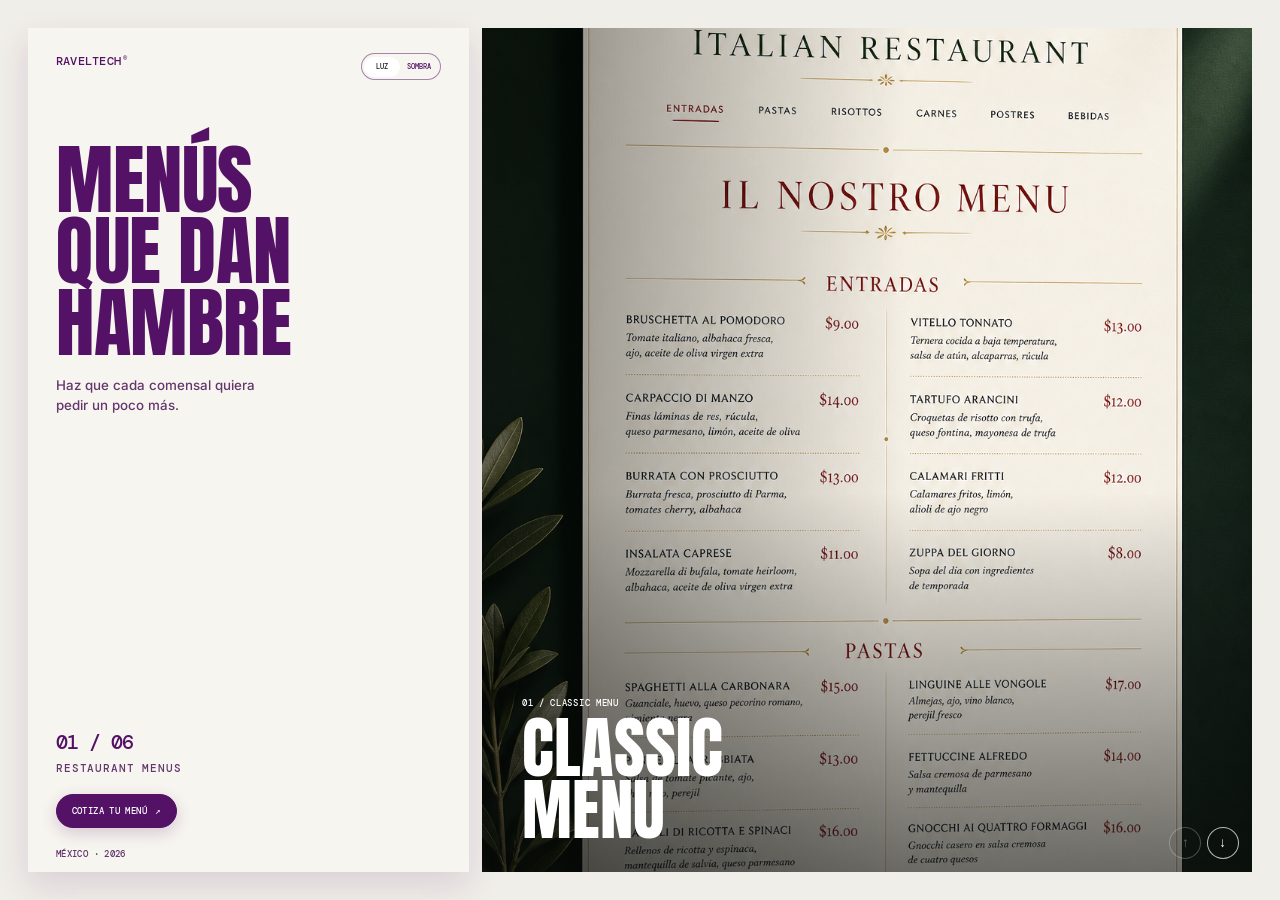
==== commit 7eb6cbb6: "Se cambia estilo de landing" ====
--- a/apps/borrador/index.html
+++ b/apps/borrador/index.html
@@ -4,65 +4,40 @@
   <meta charset="UTF-8">
   <meta name="viewport" content="width=device-width, initial-scale=1.0">
   <meta name="robots" content="noindex, nofollow">
-  <meta name="description" content="Seis soluciones de menús digitales para restaurantes: desde cartas clásicas hasta experiencias completas con reservaciones.">
-  <title>Tipos de menús digitales | Mesa Digital</title>
+  <meta name="description" content="Portafolio de experiencias digitales editoriales para restaurantes.">
+  <title>RavelTech — Menús que dan hambre</title>
   <link rel="preconnect" href="https://fonts.googleapis.com">
   <link rel="preconnect" href="https://fonts.gstatic.com" crossorigin>
-  <link href="https://fonts.googleapis.com/css2?family=DM+Sans:wght@400;500;600;700&family=Playfair+Display:wght@600;700&display=swap" rel="stylesheet">
+  <link href="https://fonts.googleapis.com/css2?family=Anton&family=DM+Mono:wght@400;500&family=Inter:wght@400;500;600&display=swap" rel="stylesheet">
   <link rel="stylesheet" href="styles.css">
+  <script src="script.js" defer></script>
 </head>
 <body>
-  <main class="menu-hub">
-    <header class="menu-header">
-      <p class="eyebrow">MESA DIGITAL · PORTAFOLIO</p>
-      <h1 id="menu-title">Tipos de menú</h1>
-      <p class="intro">Seis niveles de experiencia para elegir la solución adecuada para cada restaurante.</p>
-    </header>
-
-    <section class="menu-grid" aria-labelledby="menu-title">
-      <article class="menu-card">
-        <p class="menu-number" aria-hidden="true">01</p>
-        <h2>Classic Menu</h2>
-        <p class="menu-summary">Una carta digital clara, elegante y fácil de consultar.</p>
-        <ul><li>Categorías</li><li>Fotos</li><li>Descripciones</li><li>Precios</li><li>Animaciones suaves</li><li>Diseño premium</li></ul>
-        <a class="card-link" href="../classic/">Ver ejemplo <span aria-hidden="true">→</span></a>
-      </article>
-      <article class="menu-card">
-        <p class="menu-number" aria-hidden="true">02</p>
-        <h2>Interactive Menu</h2>
-        <p class="menu-summary">Una experiencia visual que invita a explorar cada platillo.</p>
-        <ul><li>Platillos con interacción</li><li>Fotografías grandes</li><li>Hover/tap</li><li>Transiciones</li><li>Animaciones al hacer scroll</li><li>Información desplegable</li></ul>
-      </article>
-      <article class="menu-card">
-        <p class="menu-number" aria-hidden="true">03</p>
-        <h2>Smart Menu</h2>
-        <p class="menu-summary">Búsqueda y filtros para encontrar la opción ideal en segundos.</p>
-        <ul><li>Buscador</li><li>Filtros</li><li>Vegetariano/vegano</li><li>Alérgenos</li><li>Picante</li><li>Ingredientes</li><li>Rango de precios</li></ul>
-      </article>
-      <article class="menu-card">
-        <p class="menu-number" aria-hidden="true">04</p>
-        <h2>Customizable Menu</h2>
-        <p class="menu-summary">Cada comensal arma su platillo y conoce el precio al momento.</p>
-        <ul><li>Elegir ingredientes</li><li>Elegir tamaño</li><li>Extras</li><li>Sustituciones</li><li>Precio dinámico</li></ul>
-      </article>
-      <article class="menu-card">
-        <p class="menu-number" aria-hidden="true">05</p>
-        <h2>Menu + Reservations</h2>
-        <p class="menu-summary">La carta y la reservación integradas en un mismo recorrido.</p>
-        <ul><li>Menú</li><li>Disponibilidad</li><li>Fecha y hora</li><li>Número de personas</li><li>Reservación</li><li>Confirmación</li></ul>
-      </article>
-      <article class="menu-card">
-        <p class="menu-number" aria-hidden="true">06</p>
-        <h2>Restaurant Experience</h2>
-        <p class="menu-summary">La presencia digital completa del restaurante, más allá de la carta.</p>
-        <ul><li>Menú completo</li><li>Historia del restaurante</li><li>Chef</li><li>Galería</li><li>Ubicación</li><li>Horarios</li><li>Reservaciones</li><li>Multidioma</li></ul>
-      </article>
+  <main class="portfolio-shell">
+    <aside class="intro-panel" aria-label="Presentación de RavelTech">
+      <a class="brand" href="../landing/" aria-label="RavelTech, volver al inicio">RavelTech<sup>®</sup></a>
+      <button class="theme-switch" id="theme-switch" type="button" aria-label="Activar modo sombra" aria-pressed="false"><span>Luz</span><span>Sombra</span></button>
+      <div class="title-group">
+        <h1>Menús<br>que dan<br>hambre</h1>
+        <p>Haz que cada comensal quiera<br>pedir un poco más.</p>
+      </div>
+      <div class="project-meta">
+        <p class="counter" aria-live="polite"><span id="current-card">01</span> <span aria-hidden="true">/</span> <span>06</span></p>
+        <p class="project-type">Restaurant menus</p>
+        <a class="quote-button" href="../classic/#cotizar">Cotiza tu menú <span aria-hidden="true">↗</span></a>
+      </div>
+      <footer class="intro-footer"><p>México · 2026</p></footer>
+    </aside>
+    <section class="work-feed" id="work-feed" aria-label="Selección de proyectos" tabindex="0">
+      <a class="project-card is-active" data-index="1" href="../classic/" aria-label="Abrir Classic Menu de restaurante italiano"><img src="../landing/assets/classic-menu-editorial.png" alt="Carta italiana presentada como una pieza editorial sobre fondo verde oscuro"><div class="project-copy"><p>01 / Classic menu</p><h2>Classic<br>Menu</h2></div></a>
+      <a class="project-card" data-index="2" href="../landing/"><img src="../landing/assets/ravioli-editorial.png" alt="Ravioles de betabel sobre plato rojo"><div class="project-copy"><p>02 / Menú inmersivo</p><h2>Rojo vivo</h2></div></a>
+      <a class="project-card" data-index="3" href="../landing/"><img src="../landing/assets/sesamo-editorial.png" alt="Postre de sésamo negro y mango"><div class="project-copy"><p>03 / Dirección de arte</p><h2>Noche mango</h2></div></a>
+      <a class="project-card" data-index="4" href="../landing/"><img src="../landing/assets/pulpo-editorial.png" alt="Pulpo asado con cítricos y hierbas"><div class="project-copy"><p>04 / Experiencia editorial</p><h2>Mar eléctrico</h2></div></a>
+      <a class="project-card" data-index="5" href="../landing/"><img src="../landing/assets/pastel-editorial.png" alt="Pastel de chocolate y frambuesa"><div class="project-copy"><p>05 / Carta de postres</p><h2>Rosa cacao</h2></div></a>
+      <a class="project-card" data-index="6" href="../landing/"><img src="../landing/assets/mezcal-editorial.png" alt="Cóctel de mezcal e hibisco con hielo"><div class="project-copy"><p>06 / Menú de autor</p><h2>Turquesa</h2></div></a>
     </section>
-
-    <footer class="menu-footer">
-      <p>Estas categorías guían las futuras fichas técnicas del portafolio.</p>
-      <a class="draft-link" href="../borrador/">Abrir borrador de pruebas</a>
-    </footer>
+    <div class="feed-controls" aria-label="Navegar por proyectos"><button class="feed-control" id="previous-card" type="button" aria-label="Proyecto anterior">↑</button><button class="feed-control" id="next-card" type="button" aria-label="Proyecto siguiente">↓</button></div>
+    <span class="cursor-message" id="cursor-message" aria-hidden="true">Conoce más <span aria-hidden="true">↗</span></span>
   </main>
 </body>
 </html>
--- a/apps/borrador/styles.css
+++ b/apps/borrador/styles.css
@@ -1,155 +1,104 @@
 :root {
-  --ink: #173634;
-  --cream: #f8f3ea;
-  --orange: #ee6a42;
-  --line: rgba(23, 54, 52, .18);
+  color-scheme: light;
+  /* El lienzo de referencia es 1920 × 900. La escala se limita por altura
+     para que los elementos no se desplacen en pantallas panorámicas bajas. */
+  font-size: min(1vw, 2.133333vh);
+  --paper: #f0eee8;
+  --panel: #f7f5ef;
+  --ink: #541267;
+  --muted: #63366d;
+  --accent: #b01458;
+  --purple: #541267;
+  --line: rgba(25, 24, 22, .2);
+  font-family: "Inter", Arial, sans-serif;
 }
 
 * { box-sizing: border-box; }
 
-body {
-  min-width: 320px;
-  min-height: 100vh;
-  margin: 0;
-  color: var(--ink);
-  background: var(--cream);
-  font-family: "DM Sans", sans-serif;
+html, body { height: 100%; margin: 0; overflow: hidden; }
+body { min-width: 320px; color: var(--ink); background: var(--paper); }
+
+.portfolio-shell {
+  position: relative;
+  display: grid;
+  grid-template-columns: 36% minmax(0, 1fr);
+  gap: 1.0417rem;
+  height: 100dvh;
+  min-height: 0;
+  padding: 2.1875rem;
 }
 
-.menu-hub {
-  width: min(1180px, calc(100% - 40px));
-  margin: 0 auto;
-  padding: clamp(64px, 10vw, 120px) 0 48px;
+.intro-panel {
+  position: relative;
+  display: flex;
+  flex-direction: column;
+  min-height: 0;
+  padding: 1.9792rem 2.1875rem .9375rem;
+  border: 0;
+  background: var(--panel);
+  box-shadow: 0 1.0417rem 2.5rem rgba(84, 18, 103, .14);
 }
 
-.menu-header {
-  max-width: 720px;
-  margin-bottom: clamp(40px, 7vw, 72px);
+:root.theme-night { --paper: #202128; --panel: #2b2a34; --ink: #f4edf6; --muted: #d3c9d5; --purple: #cb88de; }
+:root.theme-night .intro-panel { box-shadow: 0 1.0417rem 2.5rem rgba(0, 0, 0, .32); }
+:root.theme-night .quote-button { color: #2b1832; }
+:root.theme-night .quote-button:hover, :root.theme-night .quote-button:focus-visible { color: var(--purple); background: #f4edf6; }
+
+.brand { color: var(--ink); font-family: "DM Mono", monospace; font-size: .9375rem; font-weight: 500; letter-spacing: .02em; text-decoration: none; text-transform: uppercase; }
+.brand sup { margin-left: .1042rem; font-size: .6em; }
+.title-group { margin-top: 5.8333rem; }
+h1 { margin: 0; font-family: "Anton", Impact, sans-serif; font-size: 6rem; font-weight: 400; line-height: .93; letter-spacing: -.005em; text-transform: uppercase; }
+.title-group p { margin: 1.3542rem 0 0; color: var(--muted); font-size: 1.0417rem; font-weight: 500; line-height: 1.5; }
+
+.project-meta { margin: auto 0 0; padding-top: 2.5rem; }
+.counter { margin: 0; color: var(--purple); font-family: "DM Mono", monospace; font-size: 1.5625rem; font-weight: 500; letter-spacing: -.05em; }
+.project-type { margin: .5208rem 0 1.4583rem; color: var(--muted); font-family: "DM Mono", monospace; font-size: .8333rem; font-weight: 500; letter-spacing: .08em; text-transform: uppercase; }
+.quote-button { display: inline-flex; align-items: center; gap: .625rem; padding: .7813rem 1.1458rem; border: 1px solid var(--purple); border-radius: 999px; color: white; background: var(--purple); font-family: "DM Mono", monospace; font-size: .7292rem; font-weight: 500; letter-spacing: .04em; text-decoration: none; text-transform: uppercase; box-shadow: 0 .4167rem 1.25rem rgba(84, 18, 103, .2); transition: gap .2s ease, color .2s ease, background-color .2s ease, transform .2s ease; }
+.quote-button:hover, .quote-button:focus-visible { gap: .9375rem; color: var(--purple); background: var(--panel); transform: translateY(-.1042rem); }
+
+.intro-footer { display: flex; align-items: center; justify-content: space-between; gap: .625rem; margin-top: 1.5625rem; color: var(--muted); font-family: "DM Mono", monospace; font-size: .7292rem; font-weight: 500; letter-spacing: .04em; text-transform: uppercase; }
+.intro-footer p { margin: 0; }.intro-footer a { color: inherit; text-decoration: none; }.intro-footer a:hover, .intro-footer a:focus-visible { color: var(--accent); }
+
+.work-feed { height: 100%; min-height: 0; overflow-y: auto; overscroll-behavior: contain; scroll-snap-type: y mandatory; scrollbar-width: none; outline: none; }
+.work-feed::-webkit-scrollbar { display: none; }
+.project-card { position: relative; display: block; height: 100%; min-height: 100%; overflow: hidden; scroll-snap-align: start; scroll-snap-stop: always; background: #252824; color: white; text-decoration: none; }
+.project-card + .project-card { margin-top: 1.0417rem; }
+.project-card img { display: block; width: 100%; height: 100%; object-fit: cover; filter: saturate(.88); transform: scale(1.025); transition: transform .8s cubic-bezier(.2, .7, .2, 1), filter .3s ease; }
+.project-card.is-active img { filter: saturate(1); transform: scale(1); }
+.project-card::after { position: absolute; inset: 0; content: ""; background: linear-gradient(90deg, rgba(8, 10, 8, .45), transparent 55%), linear-gradient(0deg, rgba(8, 10, 8, .58), transparent 45%); pointer-events: none; }
+.project-copy { position: absolute; z-index: 1; left: 3.125rem; bottom: 2.3958rem; }
+.project-copy p { margin: 0 0 .625rem; font-family: "DM Mono", monospace; font-size: .6771rem; font-weight: 500; letter-spacing: .08em; text-transform: uppercase; }
+.project-copy h2 { margin: 0; font-family: "Anton", Impact, sans-serif; font-size: 5.2083rem; font-weight: 400; line-height: .93; letter-spacing: 0; text-transform: uppercase; }
+
+.feed-controls { position: absolute; z-index: 2; right: 3.2292rem; bottom: 3.2292rem; display: flex; gap: .4167rem; }
+.feed-control { display: grid; width: 2.5rem; height: 2.5rem; place-items: center; border: 1px solid rgba(255, 255, 255, .7); border-radius: 50%; color: white; background: rgba(15, 15, 13, .2); font: 400 1.0417rem/1 Arial, sans-serif; cursor: pointer; transition: color .2s ease, background-color .2s ease, transform .2s ease; }
+.feed-control:hover, .feed-control:focus-visible { color: white; border-color: var(--purple); background: var(--purple); transform: translateY(-.1042rem); }.feed-control:disabled { cursor: not-allowed; opacity: .35; transform: none; }
+.theme-switch { position: absolute; z-index: 3; top: 1.9792rem; right: 2.1875rem; display: grid; grid-template-columns: 1fr 1fr; gap: .1042rem; width: 6.25rem; padding: .2083rem; border: 1px solid rgba(84, 18, 103, .5); border-radius: 999px; color: var(--purple); background: rgba(247, 245, 239, .72); font-family: "DM Mono", monospace; font-size: .5208rem; font-weight: 500; text-transform: uppercase; cursor: pointer; }
+.theme-switch span { position: relative; z-index: 1; padding: .4167rem .1042rem; text-align: center; }
+.theme-switch::before { position: absolute; inset: .2083rem auto .2083rem .2083rem; width: calc(50% - .2604rem); border-radius: 999px; content: ""; background: white; transition: transform .25s ease; }
+.theme-switch span:first-child { color: #18151b; }
+.theme-switch[aria-pressed="true"]::before { transform: translateX(100%); }
+.theme-switch[aria-pressed="true"] span:first-child { color: white; }
+.theme-switch[aria-pressed="true"] span:last-child { color: #18151b; }
+.cursor-message { position: fixed; z-index: 10; top: 0; left: 0; display: inline-flex; align-items: center; gap: .3646rem; padding: .5208rem .7292rem; border-radius: 999px; color: white; background: var(--ink); font-family: "DM Mono", monospace; font-size: .625rem; font-weight: 500; pointer-events: none; opacity: 0; transform: translate(.9375rem, .9375rem) scale(.9); transition: opacity .15s ease, transform .15s ease; }
+.cursor-message.is-visible { opacity: 1; transform: translate(.9375rem, .9375rem) scale(1); }
+
+@media (max-width: 720px) {
+  :root { font-size: 16px; }
+  .portfolio-shell { grid-template-columns: 1fr; grid-template-rows: auto minmax(0, 1fr); gap: 12px; padding: 12px; }
+  .intro-panel { display: grid; grid-template-columns: 1fr auto; align-items: end; gap: 18px; padding: 20px; }
+  .brand, .intro-footer { grid-column: 1 / -1; }
+  .title-group { margin: 0; }
+  h1 { font-size: clamp(3.5rem, 15vw, 5.3rem); }
+  .title-group p, .project-type, .quote-button { display: none; }
+  .project-meta { margin: 0; padding: 0; text-align: right; }
+  .intro-footer { margin: 0; }
+  .project-copy { left: 22px; bottom: 24px; }
+  .project-copy h2 { font-size: clamp(3.4rem, 15vw, 5.4rem); }
+  .feed-controls { right: 30px; bottom: 30px; }
+  .theme-switch { top: 20px; right: 20px; width: 112px; font-size: 10px; }
+  .feed-control { width: 44px; height: 44px; }
+  .cursor-message { display: none; }
 }
 
-.eyebrow {
-  margin: 0 0 10px;
-  color: var(--orange);
-  font-size: 11px;
-  font-weight: 700;
-  letter-spacing: .14em;
-}
-
-h1 {
-  margin: 0;
-  font: 700 clamp(48px, 9vw, 92px)/.95 "Playfair Display", serif;
-  letter-spacing: -.04em;
-}
-
-.intro {
-  max-width: 590px;
-  margin: 20px 0 0;
-  color: #5b6d69;
-  font-size: clamp(17px, 2vw, 20px);
-  line-height: 1.55;
-}
-
-.menu-grid {
-  display: grid;
-  grid-template-columns: repeat(2, minmax(0, 1fr));
-  gap: 18px;
-}
-
-.menu-card {
-  position: relative;
-  min-height: 400px;
-  padding: clamp(28px, 4vw, 42px);
-  overflow: hidden;
-  border: 1px solid var(--line);
-  border-radius: 24px;
-  background: #fffdf8;
-  box-shadow: 0 16px 40px rgba(23, 54, 52, .06);
-  transition: transform .25s ease, box-shadow .25s ease, border-color .25s ease;
-}
-
-.menu-card:hover {
-  transform: translateY(-4px);
-  border-color: rgba(238, 106, 66, .45);
-  box-shadow: 0 22px 50px rgba(23, 54, 52, .1);
-}
-
-.menu-number {
-  margin: 0 0 46px;
-  color: var(--orange);
-  font-size: 12px;
-  font-weight: 700;
-  letter-spacing: .14em;
-}
-
-.menu-card h2 {
-  max-width: 85%;
-  margin: 0;
-  font: 700 clamp(30px, 4vw, 42px)/1.05 "Playfair Display", serif;
-  letter-spacing: -.035em;
-}
-
-.menu-summary {
-  max-width: 440px;
-  margin: 14px 0 26px;
-  color: #5b6d69;
-  line-height: 1.5;
-}
-
-.menu-card ul {
-  display: flex;
-  flex-wrap: wrap;
-  gap: 8px;
-  margin: 0;
-  padding: 0;
-  list-style: none;
-}
-
-.menu-card li {
-  padding: 8px 11px;
-  border: 1px solid var(--line);
-  border-radius: 999px;
-  background: rgba(248, 243, 234, .7);
-  font-size: 13px;
-  font-weight: 600;
-}
-
-.card-link {
-  position: absolute;
-  right: clamp(28px, 4vw, 42px);
-  bottom: clamp(28px, 4vw, 42px);
-  color: var(--ink);
-  font-size: 13px;
-  font-weight: 700;
-  text-decoration: none;
-}
-
-.card-link:hover, .card-link:focus-visible { color: var(--orange); }
-
-.menu-footer {
-  display: flex;
-  align-items: center;
-  justify-content: space-between;
-  gap: 24px;
-  margin-top: 32px;
-  color: #5b6d69;
-  font-size: 14px;
-}
-
-.draft-link {
-  flex: 0 0 auto;
-  color: var(--ink);
-  font-size: 14px;
-  font-weight: 700;
-}
-
-.draft-link:hover, .draft-link:focus-visible { color: var(--orange); }
-
-@media (max-width: 720px) {
-  .menu-hub { width: min(100% - 28px, 560px); padding-top: 52px; }
-  .menu-grid { grid-template-columns: 1fr; }
-  .menu-card { min-height: auto; }
-  .menu-number { margin-bottom: 32px; }
-  .menu-footer { align-items: flex-start; flex-direction: column; }
-}
-
-@media (prefers-reduced-motion: reduce) { * { transition: none !important; } }
+@media (prefers-reduced-motion: reduce) { *, *::before, *::after { scroll-behavior: auto !important; transition: none !important; } }
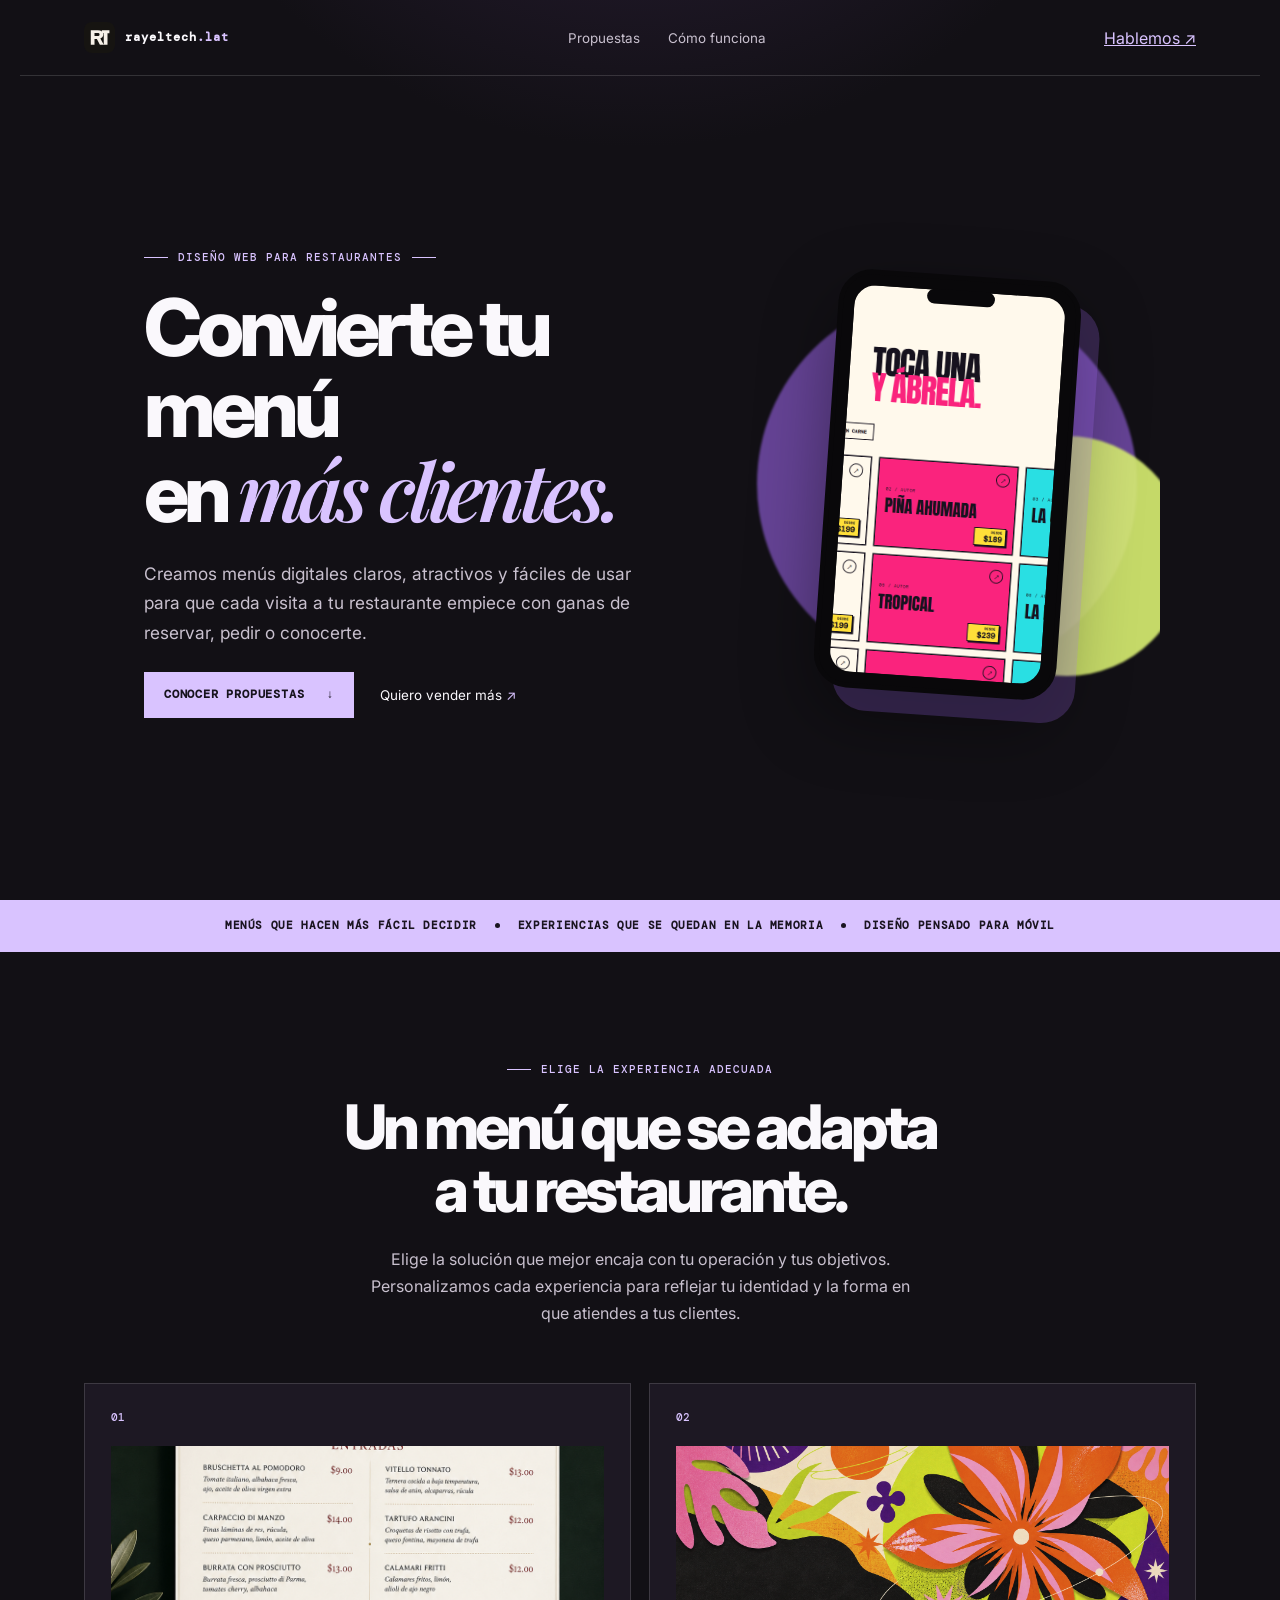
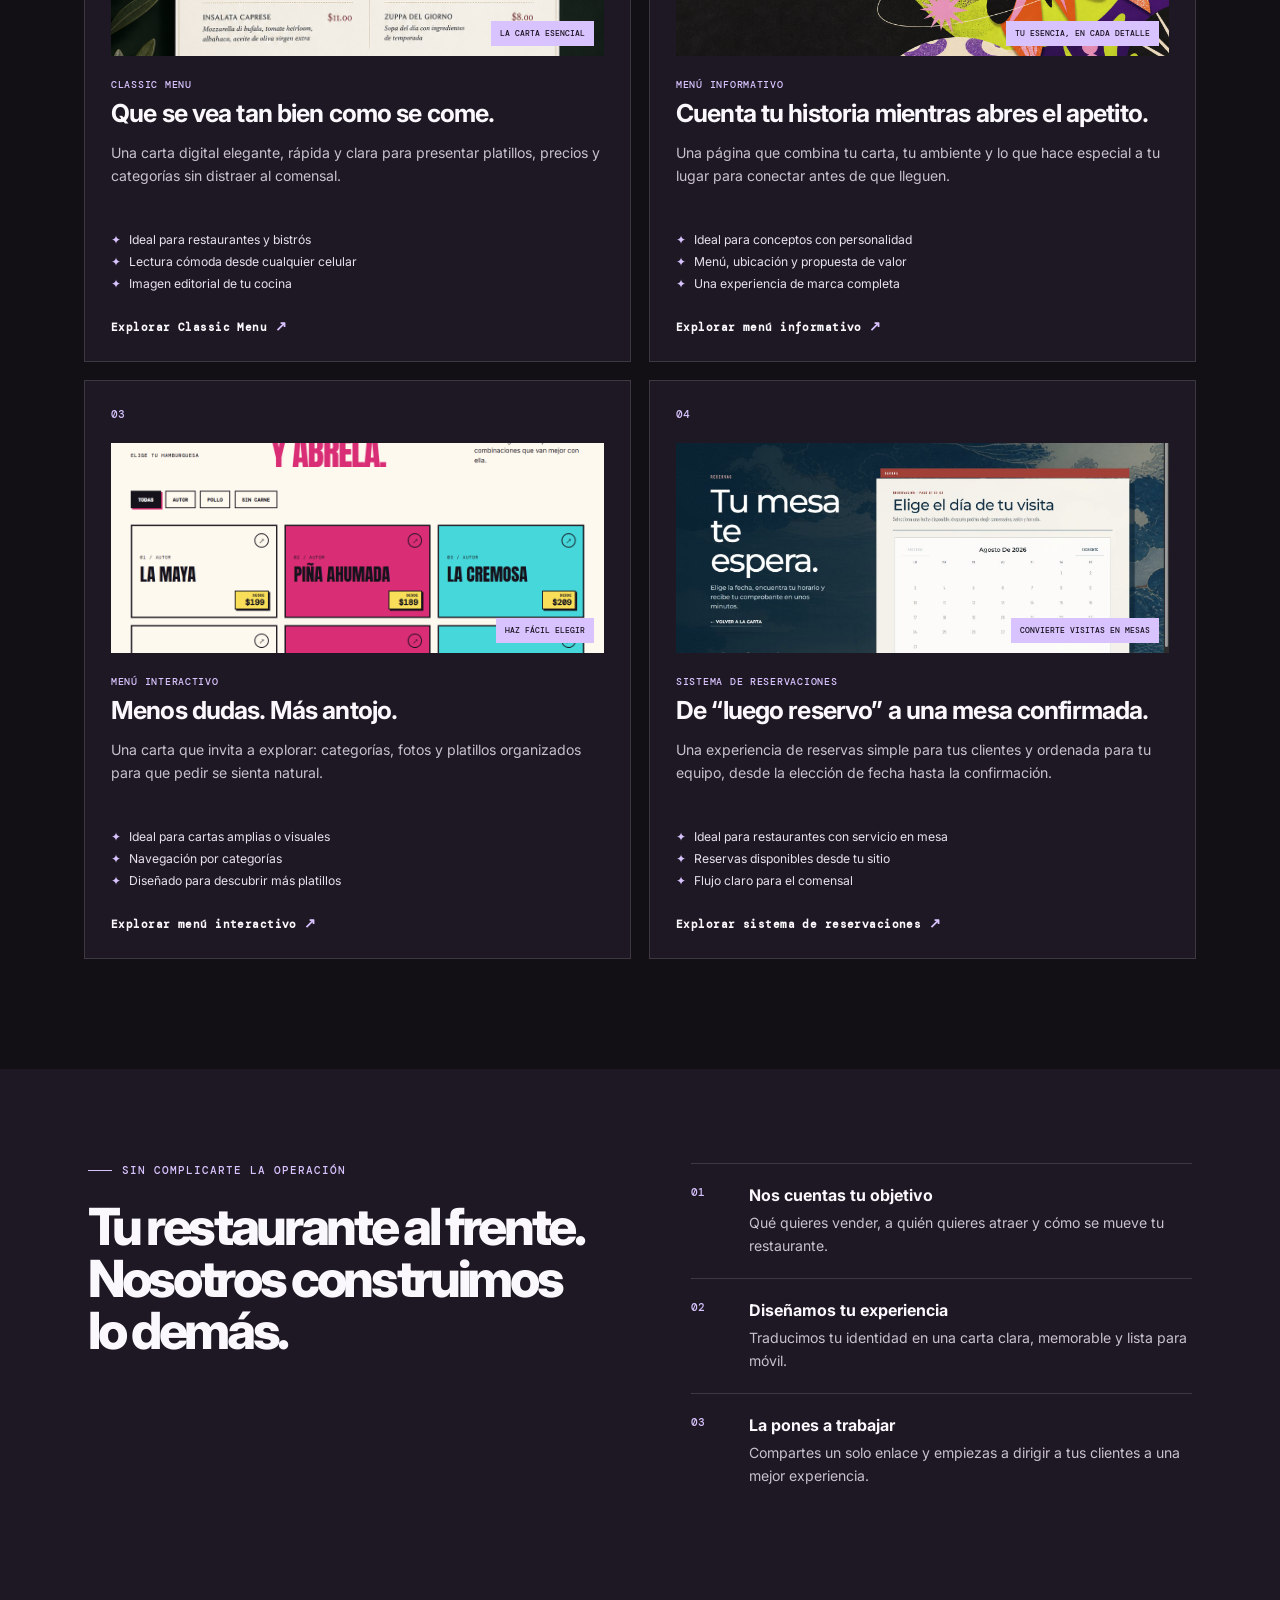
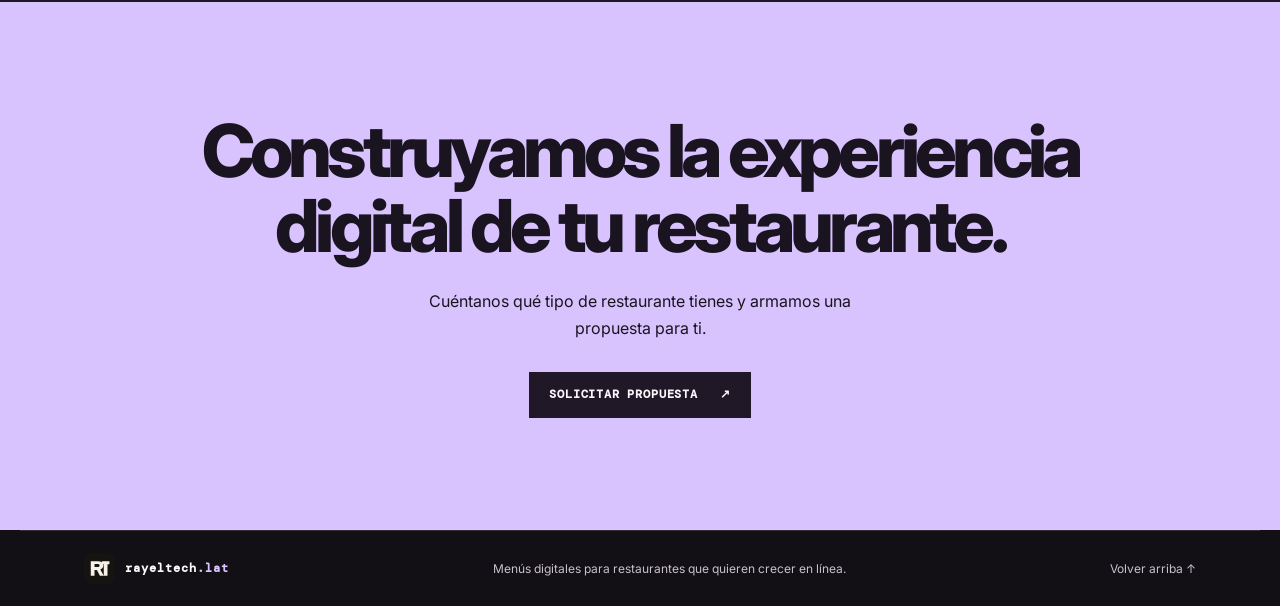
==== commit 5cb1f8f3: "seccion cotizar" ====
--- a/apps/borrador/index.html
+++ b/apps/borrador/index.html
@@ -1,43 +1,27 @@
 <!doctype html>
 <html lang="es-MX">
 <head>
-  <meta charset="UTF-8">
-  <meta name="viewport" content="width=device-width, initial-scale=1.0">
-  <meta name="robots" content="noindex, nofollow">
-  <meta name="description" content="Portafolio de experiencias digitales editoriales para restaurantes.">
-  <title>RavelTech — Menús que dan hambre</title>
-  <link rel="preconnect" href="https://fonts.googleapis.com">
-  <link rel="preconnect" href="https://fonts.gstatic.com" crossorigin>
-  <link href="https://fonts.googleapis.com/css2?family=Anton&family=DM+Mono:wght@400;500&family=Inter:wght@400;500;600&display=swap" rel="stylesheet">
-  <link rel="stylesheet" href="styles.css">
-  <script src="script.js" defer></script>
+  <meta charset="UTF-8"><meta name="viewport" content="width=device-width, initial-scale=1.0">
+  <link rel="icon" type="image/svg+xml" href="../../favicon.svg"><meta name="robots" content="noindex, nofollow">
+  <meta name="description" content="Propuesta de prueba: menús digitales para restaurantes que convierten visitas en mesas, pedidos y clientes recurrentes.">
+  <title>Prueba RavelTech | Menús digitales para restaurantes</title>
+  <link rel="preconnect" href="https://fonts.googleapis.com"><link rel="preconnect" href="https://fonts.gstatic.com" crossorigin>
+  <link href="https://fonts.googleapis.com/css2?family=DM+Mono:wght@400;500&family=Inter:wght@400;500;600;700;800&family=Playfair+Display:ital,wght@0,600;0,700;1,600&display=swap" rel="stylesheet">
+  <link rel="stylesheet" href="styles.css"><script src="script.js" defer></script>
 </head>
 <body>
-  <main class="portfolio-shell">
-    <aside class="intro-panel" aria-label="Presentación de RavelTech">
-      <a class="brand" href="../landing/" aria-label="RavelTech, volver al inicio">RavelTech<sup>®</sup></a>
-      <button class="theme-switch" id="theme-switch" type="button" aria-label="Activar modo sombra" aria-pressed="false"><span>Luz</span><span>Sombra</span></button>
-      <div class="title-group">
-        <h1>Menús<br>que dan<br>hambre</h1>
-        <p>Haz que cada comensal quiera<br>pedir un poco más.</p>
-      </div>
-      <div class="project-meta">
-        <p class="counter" aria-live="polite"><span id="current-card">01</span> <span aria-hidden="true">/</span> <span>06</span></p>
-        <p class="project-type">Restaurant menus</p>
-        <a class="quote-button" href="../classic/#cotizar">Cotiza tu menú <span aria-hidden="true">↗</span></a>
-      </div>
-      <footer class="intro-footer"><p>México · 2026</p></footer>
-    </aside>
-    <section class="work-feed" id="work-feed" aria-label="Selección de proyectos" tabindex="0">
-      <a class="project-card is-active" data-index="1" href="../classic/" aria-label="Abrir Classic Menu de restaurante italiano"><img src="../landing/assets/classic-menu-editorial.png" alt="Carta italiana presentada como una pieza editorial sobre fondo verde oscuro"><div class="project-copy"><p>01 / Classic menu</p><h2>Classic<br>Menu</h2></div></a>
-      <a class="project-card" data-index="2" href="../landing/"><img src="../landing/assets/ravioli-editorial.png" alt="Ravioles de betabel sobre plato rojo"><div class="project-copy"><p>02 / Menú inmersivo</p><h2>Rojo vivo</h2></div></a>
-      <a class="project-card" data-index="3" href="../landing/"><img src="../landing/assets/sesamo-editorial.png" alt="Postre de sésamo negro y mango"><div class="project-copy"><p>03 / Dirección de arte</p><h2>Noche mango</h2></div></a>
-      <a class="project-card" data-index="4" href="../landing/"><img src="../landing/assets/pulpo-editorial.png" alt="Pulpo asado con cítricos y hierbas"><div class="project-copy"><p>04 / Experiencia editorial</p><h2>Mar eléctrico</h2></div></a>
-      <a class="project-card" data-index="5" href="../landing/"><img src="../landing/assets/pastel-editorial.png" alt="Pastel de chocolate y frambuesa"><div class="project-copy"><p>05 / Carta de postres</p><h2>Rosa cacao</h2></div></a>
-      <a class="project-card" data-index="6" href="../landing/"><img src="../landing/assets/mezcal-editorial.png" alt="Cóctel de mezcal e hibisco con hielo"><div class="project-copy"><p>06 / Menú de autor</p><h2>Turquesa</h2></div></a>
-    </section>
-    <div class="feed-controls" aria-label="Navegar por proyectos"><button class="feed-control" id="previous-card" type="button" aria-label="Proyecto anterior">↑</button><button class="feed-control" id="next-card" type="button" aria-label="Proyecto siguiente">↓</button></div>
-    <span class="cursor-message" id="cursor-message" aria-hidden="true">Conoce más <span aria-hidden="true">↗</span></span>
-  </main>
-</body>
-</html>
+  <a class="skip-link" href="#propuestas">Ir a las propuestas</a>
+  <header class="site-header"><a class="brand" href="#inicio" aria-label="rayeltech.lat, inicio"><img src="../../favicon.svg" alt=""><span>rayeltech<span>.lat</span></span></a><nav aria-label="Navegación principal"><a href="#propuestas">Propuestas</a><a href="#proceso">Cómo funciona</a></nav><a class="header-cta" href="#contacto">Hablemos <span aria-hidden="true">↗</span></a></header>
+  <main id="inicio">
+    <section class="hero" aria-labelledby="hero-title"><div class="hero-copy"><p class="eyebrow"><span></span> Diseño web para restaurantes <span></span></p><h1 id="hero-title">Convierte tu menú<br>en <em>más clientes.</em></h1><p class="hero-text">Creamos menús digitales claros, atractivos y fáciles de usar para que cada visita a tu restaurante empiece con ganas de reservar, pedir o conocerte.</p><div class="hero-actions"><a class="button button-primary" href="#propuestas">Conocer propuestas <span aria-hidden="true">↓</span></a><a class="text-link" href="#contacto">Quiero vender más <span aria-hidden="true">↗</span></a></div></div><div class="hero-visual" aria-label="Mockup de celular con una vista del menú interactivo"><div class="orb orb-one"></div><div class="orb orb-two"></div><div class="phone-mockup"><div class="phone-speaker"></div><div class="phone-screen"><img src="../landing/assets/interactive-menu-editorial.png" alt="Vista del menú interactivo Burger Club dentro de una pantalla celular"></div></div></div></section>
+    <section class="proof" aria-label="Beneficios de una carta digital"><p>MENÚS QUE HACEN MÁS FÁCIL DECIDIR</p><span></span><p>EXPERIENCIAS QUE SE QUEDAN EN LA MEMORIA</p><span></span><p>DISEÑO PENSADO PARA MÓVIL</p></section>
+    <section class="proposals" id="propuestas" aria-labelledby="proposals-title"><div class="section-heading"><p class="eyebrow"><span></span> Elige la experiencia adecuada</p><h2 id="proposals-title">Un menú que se adapta<br>a tu restaurante.</h2><p>Elige la solución que mejor encaja con tu operación y tus objetivos. Personalizamos cada experiencia para reflejar tu identidad y la forma en que atiendes a tus clientes.</p></div><div class="proposal-list">
+      <article class="proposal-card"><div class="proposal-number">01</div><div class="proposal-image"><img src="../landing/assets/classic-menu-editorial.png" alt="Carta italiana editorial para restaurante"><span>La carta esencial</span></div><div class="proposal-copy"><p class="proposal-label">Classic Menu</p><h3>Que se vea tan bien como se come.</h3><p>Una carta digital elegante, rápida y clara para presentar platillos, precios y categorías sin distraer al comensal.</p><ul><li>Ideal para restaurantes y bistrós</li><li>Lectura cómoda desde cualquier celular</li><li>Imagen editorial de tu cocina</li></ul><a href="../classic/">Explorar Classic Menu <span aria-hidden="true">↗</span></a></div></article>
+      <article class="proposal-card"><div class="proposal-number">02</div><div class="proposal-image"><img src="../landing/assets/xuxu-style-editorial.png" alt="Identidad visual colorida de un menú informativo"><span>Tu esencia, en cada detalle</span></div><div class="proposal-copy"><p class="proposal-label">Menú informativo</p><h3>Cuenta tu historia mientras abres el apetito.</h3><p>Una página que combina tu carta, tu ambiente y lo que hace especial a tu lugar para conectar antes de que lleguen.</p><ul><li>Ideal para conceptos con personalidad</li><li>Menú, ubicación y propuesta de valor</li><li>Una experiencia de marca completa</li></ul><a href="../menu-informativo/">Explorar menú informativo <span aria-hidden="true">↗</span></a></div></article>
+      <article class="proposal-card"><div class="proposal-number">03</div><div class="proposal-image"><img src="../landing/assets/interactive-menu-editorial.png" alt="Tarjetas de menú interactivo con categorías y platillos"><span>Haz fácil elegir</span></div><div class="proposal-copy"><p class="proposal-label">Menú interactivo</p><h3>Menos dudas. Más antojo.</h3><p>Una carta que invita a explorar: categorías, fotos y platillos organizados para que pedir se sienta natural.</p><ul><li>Ideal para cartas amplias o visuales</li><li>Navegación por categorías</li><li>Diseñado para descubrir más platillos</li></ul><a href="../menu-interactivo/">Explorar menú interactivo <span aria-hidden="true">↗</span></a></div></article>
+      <article class="proposal-card"><div class="proposal-number">04</div><div class="proposal-image"><img src="../landing/assets/reservatios-sistem-calendar.png" alt="Calendario para reservar una mesa en línea"><span>Convierte visitas en mesas</span></div><div class="proposal-copy"><p class="proposal-label">Sistema de reservaciones</p><h3>De “luego reservo” a una mesa confirmada.</h3><p>Una experiencia de reservas simple para tus clientes y ordenada para tu equipo, desde la elección de fecha hasta la confirmación.</p><ul><li>Ideal para restaurantes con servicio en mesa</li><li>Reservas disponibles desde tu sitio</li><li>Flujo claro para el comensal</li></ul><a href="../reservas-estatico/reservar.html">Explorar sistema de reservaciones <span aria-hidden="true">↗</span></a></div></article>
+    </div></section>
+    <section class="process" id="proceso" aria-labelledby="process-title"><div><p class="eyebrow"><span></span> Sin complicarte la operación</p><h2 id="process-title">Tu restaurante al frente.<br>Nosotros construimos lo demás.</h2></div><ol><li><b>01</b><div><h3>Nos cuentas tu objetivo</h3><p>Qué quieres vender, a quién quieres atraer y cómo se mueve tu restaurante.</p></div></li><li><b>02</b><div><h3>Diseñamos tu experiencia</h3><p>Traducimos tu identidad en una carta clara, memorable y lista para móvil.</p></div></li><li><b>03</b><div><h3>La pones a trabajar</h3><p>Compartes un solo enlace y empiezas a dirigir a tus clientes a una mejor experiencia.</p></div></li></ol></section>
+    <section class="contact" id="contacto" aria-labelledby="contact-title"><h2 id="contact-title">Construyamos la experiencia<br>digital de tu restaurante.</h2><p>Cuéntanos qué tipo de restaurante tienes y armamos una propuesta para ti.</p><a class="button button-light" href="../contacto-rayeltech/">Solicitar propuesta <span aria-hidden="true">↗</span></a></section>
+  </main><footer><a class="brand" href="#inicio" aria-label="Volver al inicio"><img src="../../favicon.svg" alt=""><span>rayeltech<span>.lat</span></span></a><p>Menús digitales para restaurantes que quieren crecer en línea.</p><a href="#inicio">Volver arriba ↑</a></footer>
+</body></html>
--- a/apps/borrador/styles.css
+++ b/apps/borrador/styles.css
@@ -1,104 +1,2 @@
-:root {
-  color-scheme: light;
-  /* El lienzo de referencia es 1920 × 900. La escala se limita por altura
-     para que los elementos no se desplacen en pantallas panorámicas bajas. */
-  font-size: min(1vw, 2.133333vh);
-  --paper: #f0eee8;
-  --panel: #f7f5ef;
-  --ink: #541267;
-  --muted: #63366d;
-  --accent: #b01458;
-  --purple: #541267;
-  --line: rgba(25, 24, 22, .2);
-  font-family: "Inter", Arial, sans-serif;
-}
-
-* { box-sizing: border-box; }
-
-html, body { height: 100%; margin: 0; overflow: hidden; }
-body { min-width: 320px; color: var(--ink); background: var(--paper); }
-
-.portfolio-shell {
-  position: relative;
-  display: grid;
-  grid-template-columns: 36% minmax(0, 1fr);
-  gap: 1.0417rem;
-  height: 100dvh;
-  min-height: 0;
-  padding: 2.1875rem;
-}
-
-.intro-panel {
-  position: relative;
-  display: flex;
-  flex-direction: column;
-  min-height: 0;
-  padding: 1.9792rem 2.1875rem .9375rem;
-  border: 0;
-  background: var(--panel);
-  box-shadow: 0 1.0417rem 2.5rem rgba(84, 18, 103, .14);
-}
-
-:root.theme-night { --paper: #202128; --panel: #2b2a34; --ink: #f4edf6; --muted: #d3c9d5; --purple: #cb88de; }
-:root.theme-night .intro-panel { box-shadow: 0 1.0417rem 2.5rem rgba(0, 0, 0, .32); }
-:root.theme-night .quote-button { color: #2b1832; }
-:root.theme-night .quote-button:hover, :root.theme-night .quote-button:focus-visible { color: var(--purple); background: #f4edf6; }
-
-.brand { color: var(--ink); font-family: "DM Mono", monospace; font-size: .9375rem; font-weight: 500; letter-spacing: .02em; text-decoration: none; text-transform: uppercase; }
-.brand sup { margin-left: .1042rem; font-size: .6em; }
-.title-group { margin-top: 5.8333rem; }
-h1 { margin: 0; font-family: "Anton", Impact, sans-serif; font-size: 6rem; font-weight: 400; line-height: .93; letter-spacing: -.005em; text-transform: uppercase; }
-.title-group p { margin: 1.3542rem 0 0; color: var(--muted); font-size: 1.0417rem; font-weight: 500; line-height: 1.5; }
-
-.project-meta { margin: auto 0 0; padding-top: 2.5rem; }
-.counter { margin: 0; color: var(--purple); font-family: "DM Mono", monospace; font-size: 1.5625rem; font-weight: 500; letter-spacing: -.05em; }
-.project-type { margin: .5208rem 0 1.4583rem; color: var(--muted); font-family: "DM Mono", monospace; font-size: .8333rem; font-weight: 500; letter-spacing: .08em; text-transform: uppercase; }
-.quote-button { display: inline-flex; align-items: center; gap: .625rem; padding: .7813rem 1.1458rem; border: 1px solid var(--purple); border-radius: 999px; color: white; background: var(--purple); font-family: "DM Mono", monospace; font-size: .7292rem; font-weight: 500; letter-spacing: .04em; text-decoration: none; text-transform: uppercase; box-shadow: 0 .4167rem 1.25rem rgba(84, 18, 103, .2); transition: gap .2s ease, color .2s ease, background-color .2s ease, transform .2s ease; }
-.quote-button:hover, .quote-button:focus-visible { gap: .9375rem; color: var(--purple); background: var(--panel); transform: translateY(-.1042rem); }
-
-.intro-footer { display: flex; align-items: center; justify-content: space-between; gap: .625rem; margin-top: 1.5625rem; color: var(--muted); font-family: "DM Mono", monospace; font-size: .7292rem; font-weight: 500; letter-spacing: .04em; text-transform: uppercase; }
-.intro-footer p { margin: 0; }.intro-footer a { color: inherit; text-decoration: none; }.intro-footer a:hover, .intro-footer a:focus-visible { color: var(--accent); }
-
-.work-feed { height: 100%; min-height: 0; overflow-y: auto; overscroll-behavior: contain; scroll-snap-type: y mandatory; scrollbar-width: none; outline: none; }
-.work-feed::-webkit-scrollbar { display: none; }
-.project-card { position: relative; display: block; height: 100%; min-height: 100%; overflow: hidden; scroll-snap-align: start; scroll-snap-stop: always; background: #252824; color: white; text-decoration: none; }
-.project-card + .project-card { margin-top: 1.0417rem; }
-.project-card img { display: block; width: 100%; height: 100%; object-fit: cover; filter: saturate(.88); transform: scale(1.025); transition: transform .8s cubic-bezier(.2, .7, .2, 1), filter .3s ease; }
-.project-card.is-active img { filter: saturate(1); transform: scale(1); }
-.project-card::after { position: absolute; inset: 0; content: ""; background: linear-gradient(90deg, rgba(8, 10, 8, .45), transparent 55%), linear-gradient(0deg, rgba(8, 10, 8, .58), transparent 45%); pointer-events: none; }
-.project-copy { position: absolute; z-index: 1; left: 3.125rem; bottom: 2.3958rem; }
-.project-copy p { margin: 0 0 .625rem; font-family: "DM Mono", monospace; font-size: .6771rem; font-weight: 500; letter-spacing: .08em; text-transform: uppercase; }
-.project-copy h2 { margin: 0; font-family: "Anton", Impact, sans-serif; font-size: 5.2083rem; font-weight: 400; line-height: .93; letter-spacing: 0; text-transform: uppercase; }
-
-.feed-controls { position: absolute; z-index: 2; right: 3.2292rem; bottom: 3.2292rem; display: flex; gap: .4167rem; }
-.feed-control { display: grid; width: 2.5rem; height: 2.5rem; place-items: center; border: 1px solid rgba(255, 255, 255, .7); border-radius: 50%; color: white; background: rgba(15, 15, 13, .2); font: 400 1.0417rem/1 Arial, sans-serif; cursor: pointer; transition: color .2s ease, background-color .2s ease, transform .2s ease; }
-.feed-control:hover, .feed-control:focus-visible { color: white; border-color: var(--purple); background: var(--purple); transform: translateY(-.1042rem); }.feed-control:disabled { cursor: not-allowed; opacity: .35; transform: none; }
-.theme-switch { position: absolute; z-index: 3; top: 1.9792rem; right: 2.1875rem; display: grid; grid-template-columns: 1fr 1fr; gap: .1042rem; width: 6.25rem; padding: .2083rem; border: 1px solid rgba(84, 18, 103, .5); border-radius: 999px; color: var(--purple); background: rgba(247, 245, 239, .72); font-family: "DM Mono", monospace; font-size: .5208rem; font-weight: 500; text-transform: uppercase; cursor: pointer; }
-.theme-switch span { position: relative; z-index: 1; padding: .4167rem .1042rem; text-align: center; }
-.theme-switch::before { position: absolute; inset: .2083rem auto .2083rem .2083rem; width: calc(50% - .2604rem); border-radius: 999px; content: ""; background: white; transition: transform .25s ease; }
-.theme-switch span:first-child { color: #18151b; }
-.theme-switch[aria-pressed="true"]::before { transform: translateX(100%); }
-.theme-switch[aria-pressed="true"] span:first-child { color: white; }
-.theme-switch[aria-pressed="true"] span:last-child { color: #18151b; }
-.cursor-message { position: fixed; z-index: 10; top: 0; left: 0; display: inline-flex; align-items: center; gap: .3646rem; padding: .5208rem .7292rem; border-radius: 999px; color: white; background: var(--ink); font-family: "DM Mono", monospace; font-size: .625rem; font-weight: 500; pointer-events: none; opacity: 0; transform: translate(.9375rem, .9375rem) scale(.9); transition: opacity .15s ease, transform .15s ease; }
-.cursor-message.is-visible { opacity: 1; transform: translate(.9375rem, .9375rem) scale(1); }
-
-@media (max-width: 720px) {
-  :root { font-size: 16px; }
-  .portfolio-shell { grid-template-columns: 1fr; grid-template-rows: auto minmax(0, 1fr); gap: 12px; padding: 12px; }
-  .intro-panel { display: grid; grid-template-columns: 1fr auto; align-items: end; gap: 18px; padding: 20px; }
-  .brand, .intro-footer { grid-column: 1 / -1; }
-  .title-group { margin: 0; }
-  h1 { font-size: clamp(3.5rem, 15vw, 5.3rem); }
-  .title-group p, .project-type, .quote-button { display: none; }
-  .project-meta { margin: 0; padding: 0; text-align: right; }
-  .intro-footer { margin: 0; }
-  .project-copy { left: 22px; bottom: 24px; }
-  .project-copy h2 { font-size: clamp(3.4rem, 15vw, 5.4rem); }
-  .feed-controls { right: 30px; bottom: 30px; }
-  .theme-switch { top: 20px; right: 20px; width: 112px; font-size: 10px; }
-  .feed-control { width: 44px; height: 44px; }
-  .cursor-message { display: none; }
-}
-
-@media (prefers-reduced-motion: reduce) { *, *::before, *::after { scroll-behavior: auto !important; transition: none !important; } }
+:root{--bg:#121015;--surface:#1d1823;--line:rgba(255,255,255,.14);--ink:#faf8fc;--muted:#c8c0ce;--purple:#a96dff;--purple-soft:#d9c3ff;--lime:#d9ef72;font-family:Inter,Arial,sans-serif;color:var(--ink);background:var(--bg)}*{box-sizing:border-box}html{scroll-behavior:smooth}body{min-width:320px;margin:0;background:radial-gradient(circle at 50% -10%,#342444 0,transparent 33rem),var(--bg)}a{color:inherit}.skip-link{position:fixed;z-index:10;top:12px;left:12px;padding:10px 14px;color:#18121e;background:var(--purple-soft);transform:translateY(-150%)}.skip-link:focus{transform:translateY(0)}.site-header,footer{display:flex;align-items:center;justify-content:space-between;gap:24px;max-width:1240px;margin:auto;padding:22px clamp(24px,5vw,68px)}.site-header{border-bottom:1px solid var(--line)}.brand{display:inline-flex;align-items:center;gap:10px;font:700 .78rem/1 "DM Mono",monospace;letter-spacing:.08em;text-decoration:none}.brand img{width:31px;height:31px;border-radius:8px}.brand span span,.header-cta,.header-cta span{color:var(--purple-soft)}nav{display:flex;gap:28px;font-size:.84rem}nav a,footer>a:not(.brand){color:var(--muted);text-decoration:none}nav a:hover,footer>a:not(.brand):hover{color:var(--purple-soft)}.hero{position:relative;display:grid;grid-template-columns:minmax(0,.95fr) minmax(300px,.7fr);align-items:center;gap:clamp(40px,8vw,110px);max-width:1040px;min-height:calc(100dvh - 76px);margin:auto;padding:34px 24px 42px;overflow:hidden}.hero-copy{max-width:640px}.eyebrow{display:flex;align-items:center;gap:10px;margin:0 0 22px;color:var(--purple-soft);font:500 .7rem/1.3 "DM Mono",monospace;letter-spacing:.09em;text-transform:uppercase}.eyebrow span{width:24px;height:1px;background:currentColor}.hero h1,.section-heading h2,.process h2,.contact h2{margin:0;font-size:clamp(2.75rem,6.2vw,5.5rem);font-weight:800;letter-spacing:-.065em;line-height:1.02}.hero h1 em,.contact h2 em{color:var(--purple-soft);font-family:"Playfair Display",serif;font-weight:600}.hero-text{max-width:600px;margin:25px 0;color:var(--muted);font-size:clamp(1rem,1.35vw,1.1rem);line-height:1.7}.hero-actions{display:flex;flex-wrap:wrap;align-items:center;gap:26px}.button{display:inline-flex;align-items:center;gap:22px;padding:17px 20px;font:700 .72rem/1 "DM Mono",monospace;letter-spacing:.07em;text-decoration:none;text-transform:uppercase;transition:transform .2s,background .2s}.button:hover{transform:translateY(-3px)}.button-primary{color:#17131d;background:var(--purple-soft)}.text-link{font-size:.84rem;text-decoration:none}.text-link span{color:var(--purple-soft)}.hero-visual{position:relative;display:grid;place-items:center;height:min(62vh,530px)}.orb{position:absolute;border-radius:50%;filter:blur(1px)}.orb-one{width:min(36vw,380px);height:min(36vw,380px);background:var(--purple);opacity:.55}.orb-two{width:min(22vw,240px);height:min(22vw,240px);background:var(--lime);opacity:.9;transform:translate(120px,72px)}.phone-mockup{position:relative;z-index:1;width:clamp(210px,19vw,260px);padding:11px;border:5px solid #09080a;border-radius:34px;background:#09080a;box-shadow:20px 22px 0 rgba(169,109,255,.22),0 28px 70px rgba(0,0,0,.4);transform:rotate(4deg)}.phone-speaker{position:absolute;z-index:2;top:10px;left:50%;width:68px;height:15px;border-radius:999px;background:#09080a;transform:translateX(-50%)}.phone-screen{height:clamp(380px,43vh,470px);overflow:hidden;border-radius:21px;background:#27212d}.phone-screen img{width:100%;height:100%;object-fit:cover;object-position:center}.proof{display:flex;justify-content:center;align-items:center;gap:18px;padding:19px 24px;color:#1a1420;background:var(--purple-soft);overflow:hidden}.proof p{flex:0 0 auto;margin:0;font:700 .66rem/1.3 "DM Mono",monospace;letter-spacing:.06em}.proof span{width:5px;height:5px;flex:0 0 5px;border-radius:50%;background:#1a1420}.proposals{max-width:1240px;margin:auto;padding:110px clamp(24px,5vw,68px)}.section-heading{text-align:center}.section-heading .eyebrow{justify-content:center;margin-bottom:20px}.section-heading h2{font-size:clamp(2.35rem,4.8vw,4.45rem)}.section-heading>p:last-child{max-width:570px;margin:24px auto 56px;color:var(--muted);line-height:1.7}.proposal-list{display:grid;grid-template-columns:repeat(2,minmax(0,1fr));gap:18px}.proposal-card{position:relative;padding:26px;border:1px solid var(--line);background:var(--surface);text-align:left}.proposal-number{color:var(--purple-soft);font:500 .67rem "DM Mono",monospace}.proposal-image{position:relative;height:210px;margin:22px 0;overflow:hidden}.proposal-image img{width:100%;height:100%;object-fit:cover;filter:saturate(.8);transition:transform .45s}.proposal-card:hover img{transform:scale(1.05)}.proposal-image span{position:absolute;right:10px;bottom:10px;padding:7px 9px;color:#19131f;background:var(--purple-soft);font:500 .53rem "DM Mono",monospace;text-transform:uppercase}.proposal-label{margin:0 0 9px;color:var(--purple-soft);font:500 .65rem "DM Mono",monospace;letter-spacing:.07em;text-transform:uppercase}.proposal-copy h3{margin:0;font-size:1.55rem;letter-spacing:-.035em;line-height:1.12}.proposal-copy>p:not(.proposal-label){min-height:76px;color:var(--muted);font-size:.88rem;line-height:1.6}.proposal-copy ul{display:grid;gap:7px;padding:0;list-style:none;color:#e8e1ed;font-size:.76rem}.proposal-copy li::before{margin-right:8px;color:var(--purple-soft);content:"✦"}.proposal-copy a{display:inline-block;margin-top:14px;color:var(--ink);font:700 .68rem "DM Mono",monospace;letter-spacing:.04em;text-decoration:none}.proposal-copy a span{color:var(--purple-soft);font-size:1.3em}.process{display:grid;grid-template-columns:1fr 1fr;gap:8vw;align-items:start;padding:94px max(24px,calc((100% - 1104px)/2));background:var(--surface)}.process h2{font-size:clamp(2.25rem,4vw,4rem)}.process ol{margin:0;padding:0;list-style:none}.process li{display:grid;grid-template-columns:40px 1fr;gap:18px;padding:21px 0;border-top:1px solid var(--line)}.process b{color:var(--purple-soft);font:500 .67rem "DM Mono",monospace}.process h3{margin:0;font-size:1rem}.process li p{margin:7px 0 0;color:var(--muted);font-size:.88rem;line-height:1.6}.contact{padding:112px 24px;text-align:center;color:#1a1420;background:var(--purple-soft)}.contact h2{font-size:clamp(2.7rem,5.7vw,5.7rem)}.contact>p{max-width:500px;margin:25px auto 31px;font-size:1rem;line-height:1.65}.button-light{color:var(--ink);background:#201827}.button-light:hover{background:#3c2e48}footer{font-size:.75rem;border-top:1px solid var(--line)}footer p{margin:0;color:var(--muted);text-align:center}
+@media(max-width:760px){.site-header{padding-block:18px}nav{display:none}.header-cta{font-size:.75rem}.hero{display:flex;flex-direction:column;justify-content:center;min-height:calc(100dvh - 67px);padding:40px 24px 24px;text-align:center;gap:0}.hero .eyebrow,.hero-actions{justify-content:center}.hero h1{font-size:clamp(2.55rem,12vw,4rem)}.hero-text{margin:18px 0;font-size:.95rem}.hero-visual{width:100%;height:250px;margin-top:28px}.orb-one{width:250px;height:250px}.orb-two{width:155px;height:155px;transform:translate(88px,48px)}.phone-mockup{width:170px;padding:8px;border-width:4px;border-radius:26px}.phone-speaker{top:7px;width:52px;height:11px}.phone-screen{height:285px;border-radius:16px}.proof{justify-content:flex-start}.proof p{font-size:.56rem}.proof p:nth-of-type(n+2),.proof span:nth-of-type(n+2){display:none}.proposals{padding-block:72px}.proposal-list{grid-template-columns:1fr}.proposal-copy>p:not(.proposal-label){min-height:0}.process{grid-template-columns:1fr;gap:36px;padding-block:70px}.contact{padding-block:80px}footer{flex-wrap:wrap}footer p{width:100%;order:3;text-align:left}}@media(prefers-reduced-motion:reduce){*,*::before,*::after{scroll-behavior:auto!important;transition:none!important}}
